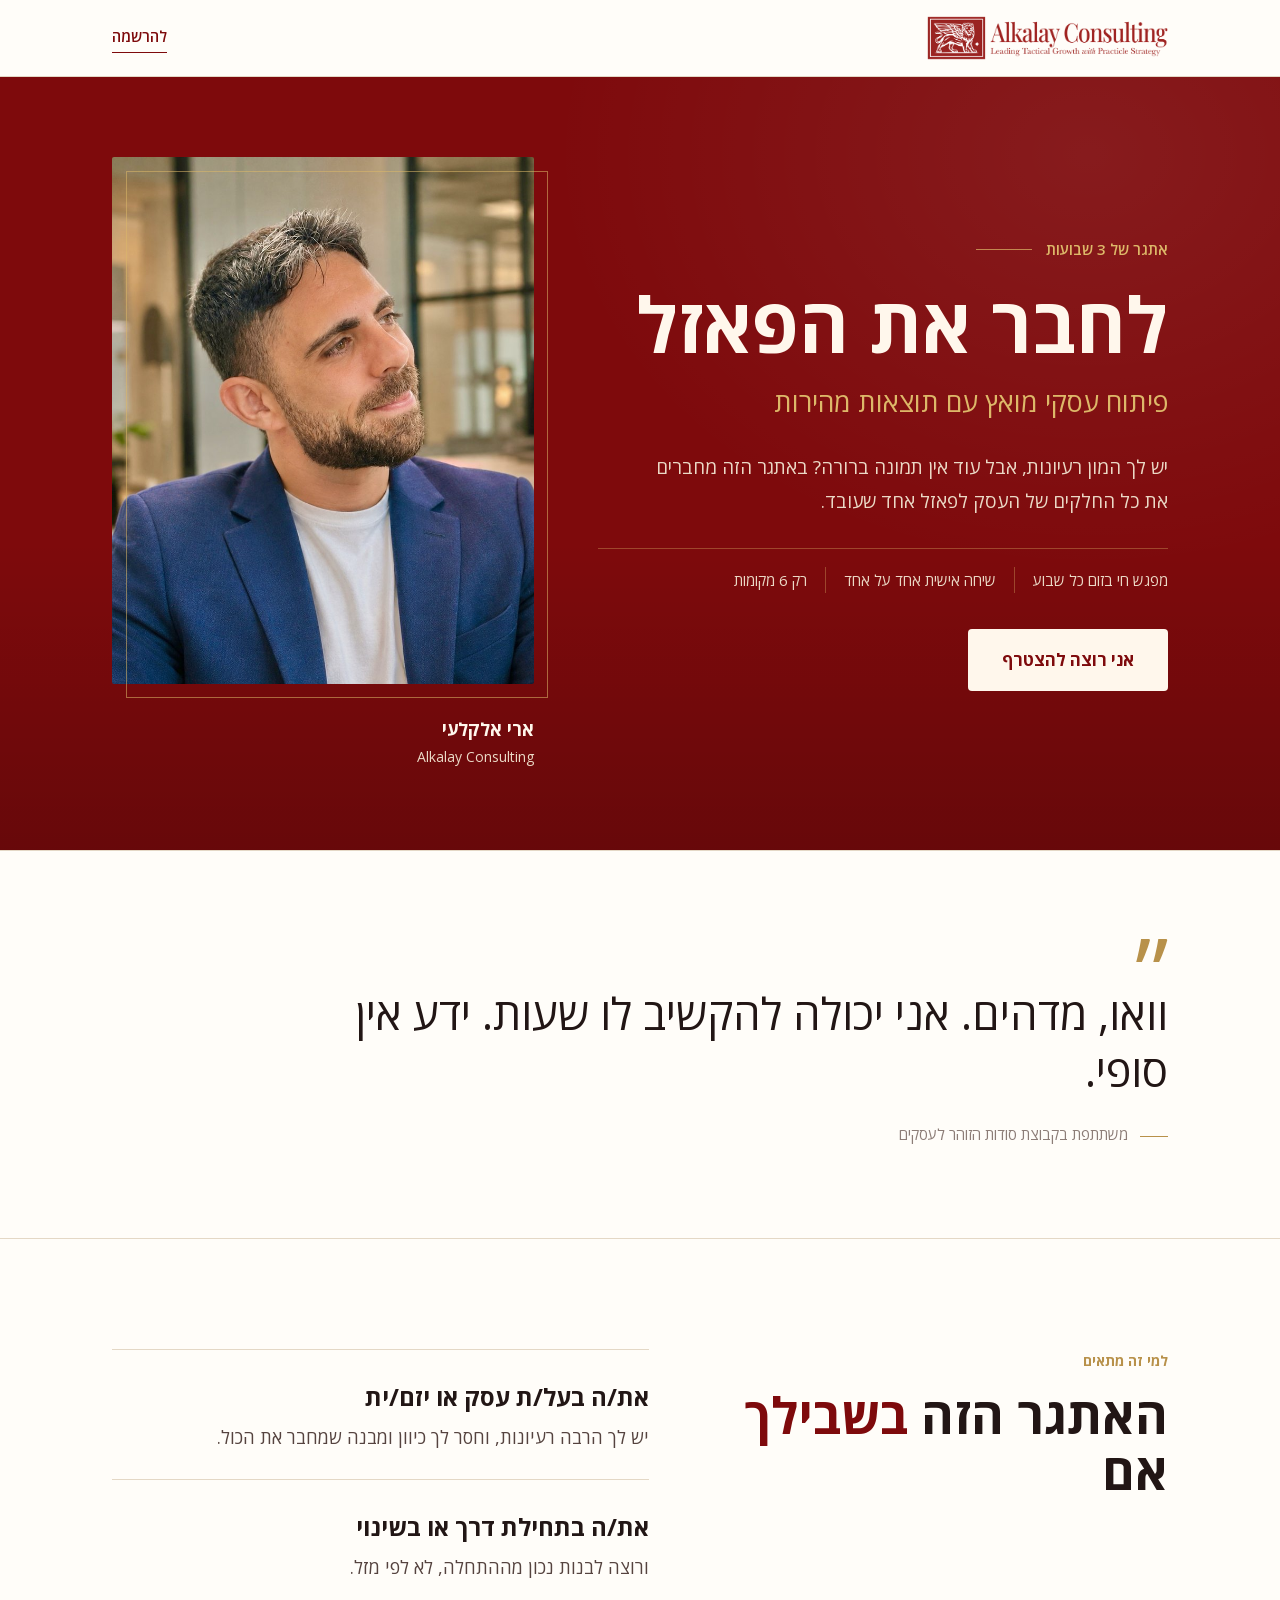
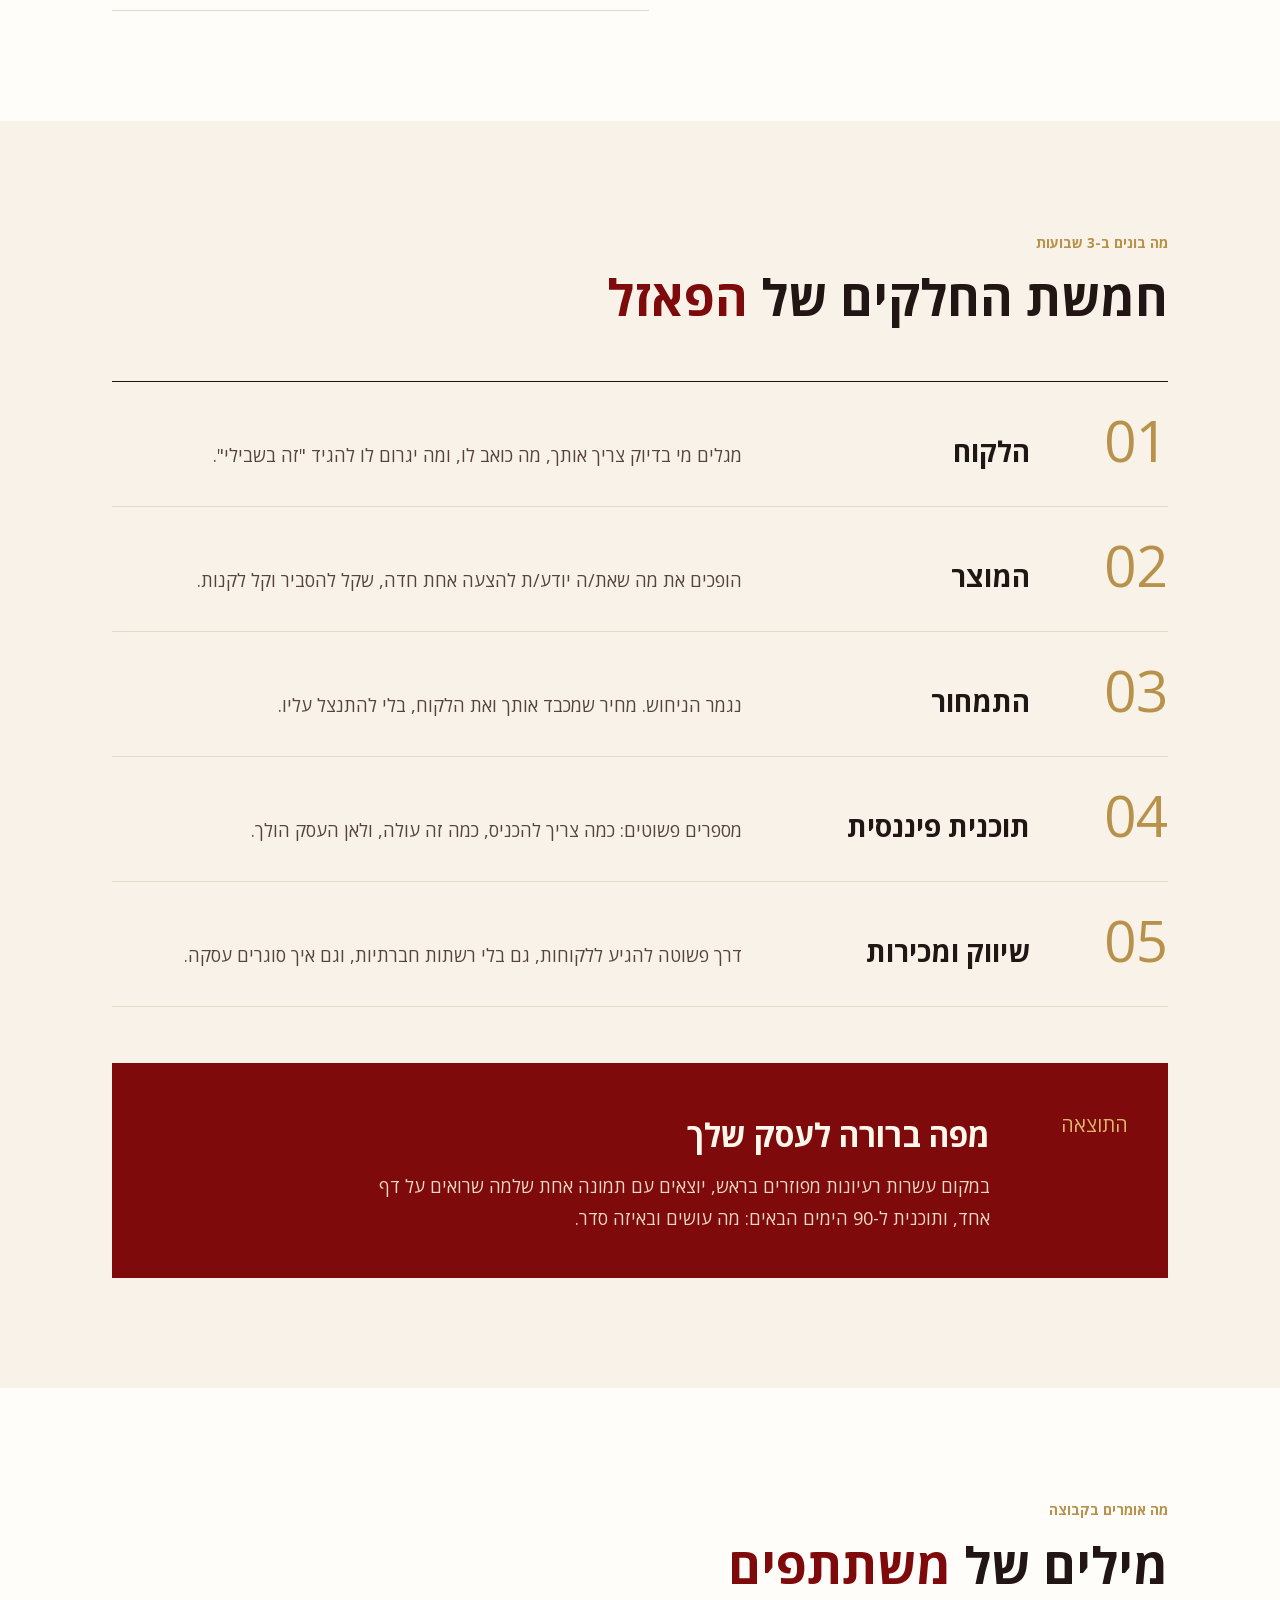
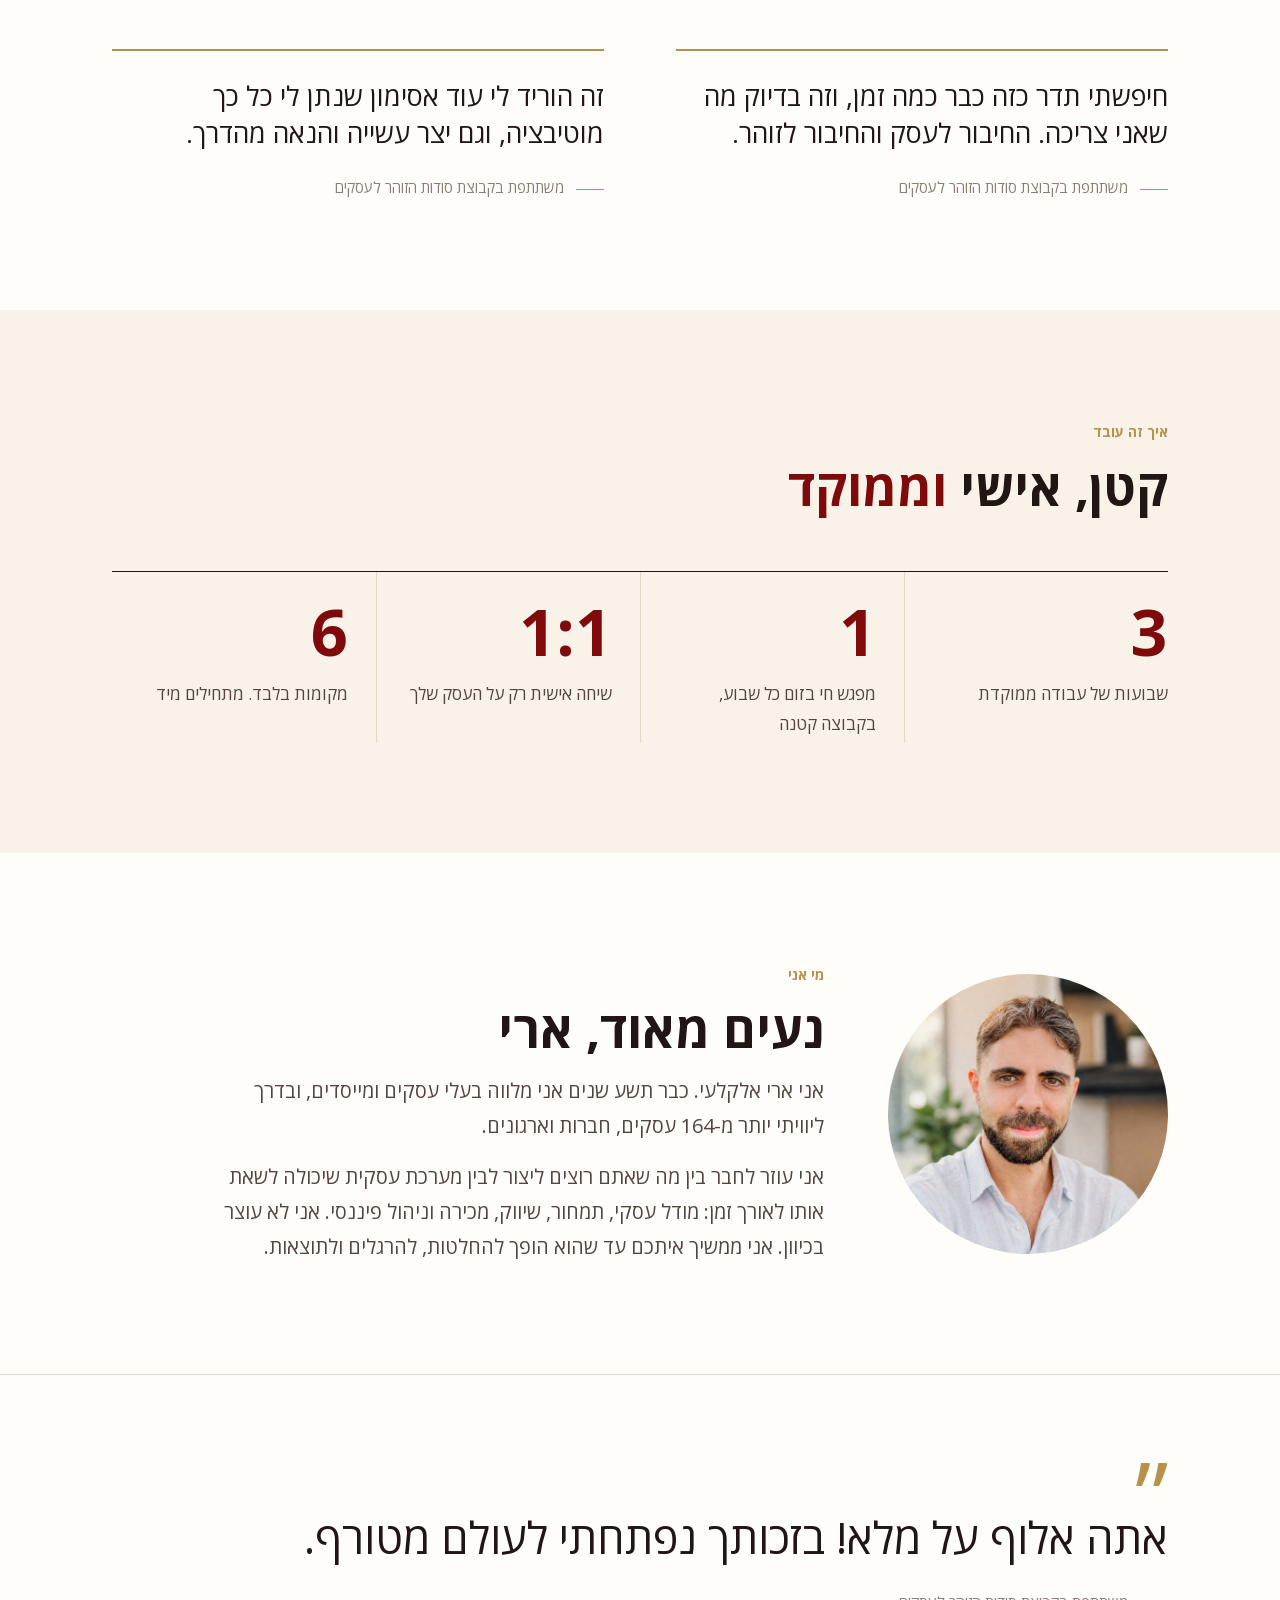
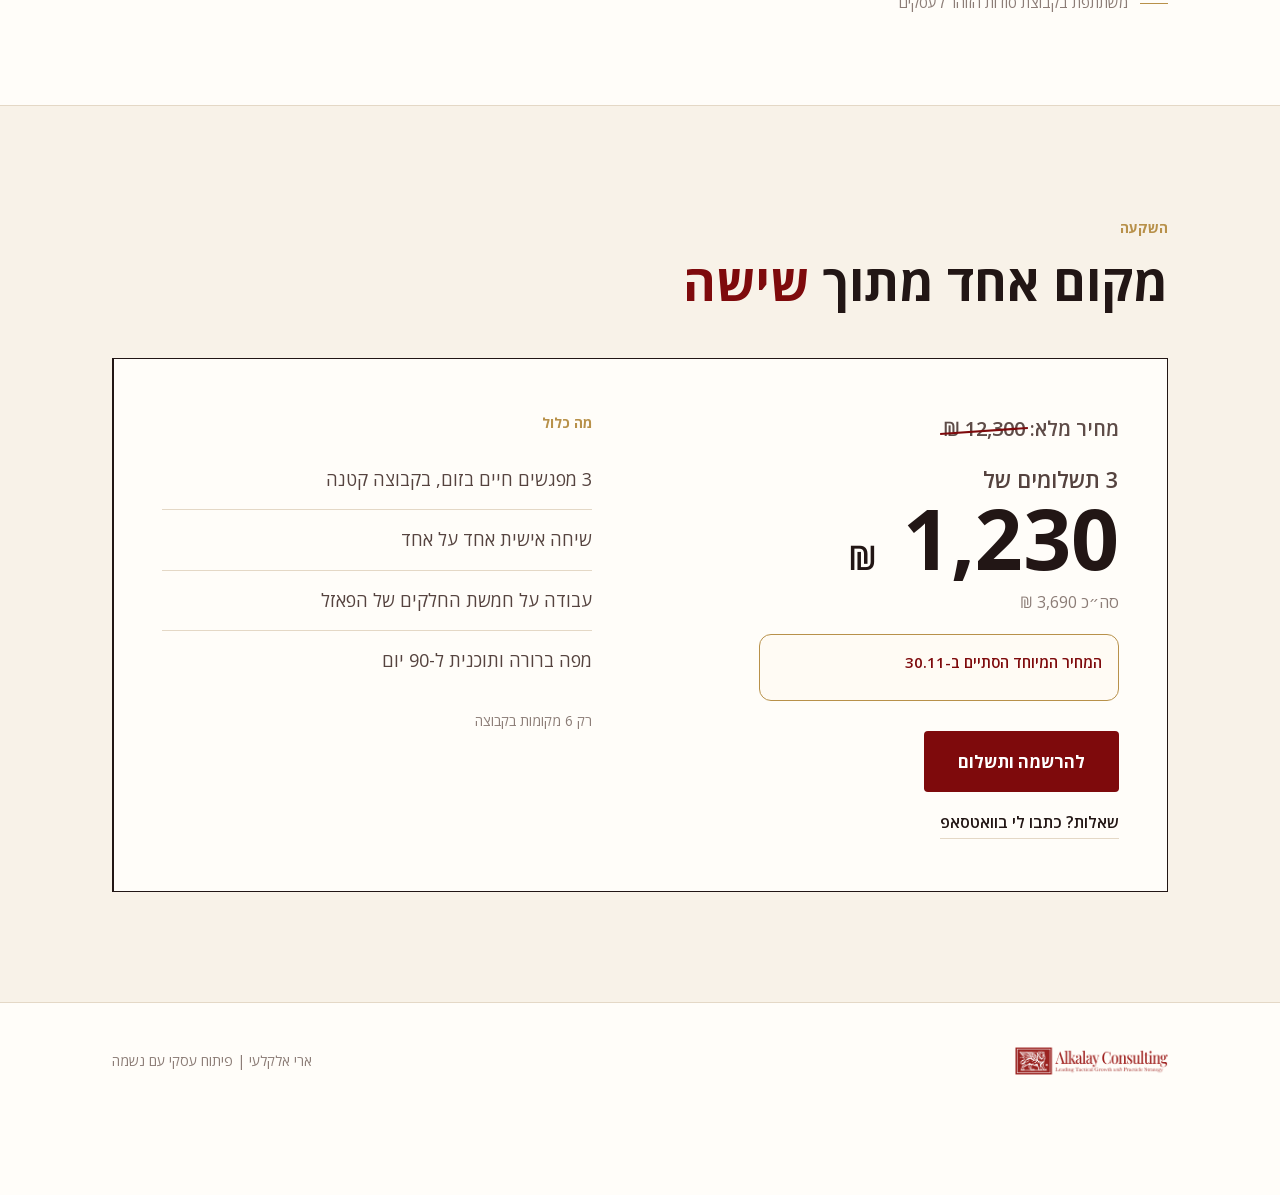
==== index.html @ bfa747a2 "6 places + countdown to 30.11" ====
<!doctype html>
<html lang="he" dir="rtl">
<head>
<meta charset="utf-8">
<meta name="viewport" content="width=device-width, initial-scale=1">
<title>לחבר את הפאזל | אתגר של 3 שבועות | Alkalay Consulting</title>
<meta name="description" content="אתגר של 3 שבועות: לקוח, מוצר, תמחור, תוכנית פיננסית ותוכנית שיווק ומכירות. יוצאים עם מפה ברורה ותוכנית ל-90 הימים הבאים.">
<meta property="og:type" content="website">
<meta property="og:title" content="לחבר את הפאזל | אתגר של 3 שבועות">
<meta property="og:description" content="פיתוח עסקי מואץ עם תוצאות מהירות. קבוצה קטנה, ליווי אישי, רק 6 מקומות.">
<meta property="og:image" content="https://arihalkalay-star.github.io/puzzle/assets/og-cover.jpg">
<meta property="og:locale" content="he_IL">
<meta name="twitter:card" content="summary_large_image">
<meta name="theme-color" content="#7a090b">
<link rel="stylesheet" href="assets/fonts.css">
<style>
:root{
  --red:#7E0A0C; --red-d:#5A0507; --gold:#B8914A; --gold-l:#DDB869;
  --ink:#221615; --ink-2:#55433F; --muted:#8C7D77;
  --cream:#F8F2E8; --paper:#FFFDF9; --rule:#E4D8C6;
  --serif:"Open Sans",system-ui,sans-serif; --sans:"Open Sans",system-ui,sans-serif;
}
*{box-sizing:border-box;margin:0;padding:0}
html{scroll-behavior:smooth}
body{font-family:var(--sans);color:var(--ink);background:var(--paper);font-size:18px;line-height:1.75;-webkit-font-smoothing:antialiased}
a{color:inherit}
img{display:block;max-width:100%}
.wrap{max-width:1120px;margin:0 auto;padding:0 32px}
h1,h2,h3,.serif{font-family:var(--serif);font-weight:700;letter-spacing:0}

/* header */
.masthead{background:var(--paper);border-bottom:1px solid var(--rule)}
.masthead .wrap{display:flex;align-items:center;justify-content:space-between;height:76px}
.masthead img{height:44px;width:auto}
.masthead a.link{font-size:15px;font-weight:600;color:var(--red);text-decoration:none;border-bottom:1px solid currentColor;padding-bottom:2px}

/* hero */
.hero{background:var(--red);color:#F6EADB;position:relative}
.hero:before{content:"";position:absolute;inset:0;background:radial-gradient(ellipse 70% 90% at 85% 10%,rgba(255,255,255,.07),transparent 60%),linear-gradient(180deg,transparent 60%,rgba(0,0,0,.18));pointer-events:none}
.hero .wrap{display:grid;grid-template-columns:1.15fr .85fr;gap:64px;align-items:center;padding-top:80px;padding-bottom:80px;position:relative}
.kicker{font-size:15px;font-weight:600;color:var(--gold-l);display:flex;align-items:center;gap:14px;margin-bottom:22px}
.kicker:after{content:"";height:1px;width:56px;background:var(--gold-l);opacity:.7}
.hero h1{font-size:clamp(40px,6vw,76px);line-height:1.05;white-space:nowrap;color:#FFF7EC;font-weight:700}
.hero .sub{font-family:var(--serif);font-weight:500;font-size:clamp(21px,2.4vw,27px);color:var(--gold-l);margin-top:14px}
.hero .lead{font-size:19px;max-width:520px;margin-top:26px;color:#EBD9C6}
.facts{display:flex;flex-wrap:wrap;margin-top:30px;border-top:1px solid rgba(221,184,105,.35);padding-top:18px;font-size:15px;color:#EBD9C6}
.facts span{padding-left:18px;margin-left:18px;border-left:1px solid rgba(221,184,105,.35)}
.facts span:last-child{border:0;margin:0;padding:0}
.hero-actions{display:flex;align-items:center;gap:26px;margin-top:36px;flex-wrap:wrap}
.btn{display:inline-block;text-decoration:none;font-weight:700;font-size:17px;padding:16px 34px;border-radius:4px;transition:background .15s,transform .15s}
.btn-light{background:#FFF7EC;color:var(--red)}
.btn-light:hover{background:#fff}
.btn-red{background:var(--red);color:#fff}
.btn-red:hover{background:var(--red-d)}
.hero .price-hint{font-size:15px;color:#EBD9C6}
.hero .price-hint b{color:#fff;font-weight:700}
.portrait{position:relative}
.portrait img{width:100%;aspect-ratio:4/5;object-fit:cover;border-radius:2px;filter:saturate(.92)}
.portrait .frame{position:relative}
.portrait .frame:after{content:"";position:absolute;inset:14px -14px -14px 14px;border:1px solid var(--gold-l);opacity:.55;pointer-events:none}
.portrait figcaption{font-size:14px;color:#EBD9C6;margin-top:30px}
.portrait figcaption b{font-family:var(--serif);font-size:18px;color:#FFF7EC;display:block;font-weight:700}

/* sections */
.sec{padding:110px 0}
.sec.cream{background:var(--cream)}
.label{font-size:14px;font-weight:700;color:var(--gold);margin-bottom:14px}
.sec h2{font-size:clamp(32px,4.2vw,50px);line-height:1.12;max-width:720px}
.sec h2 em{font-style:normal;color:var(--red)}
.intro{font-size:20px;color:var(--ink-2);max-width:620px;margin-top:20px}
.split{display:grid;grid-template-columns:.9fr 1.1fr;gap:80px;align-items:start}

/* pull quote */
.pull{padding:90px 0;border-top:1px solid var(--rule);border-bottom:1px solid var(--rule)}
.pull blockquote{font-family:var(--serif);font-weight:500;font-size:clamp(28px,3.6vw,44px);line-height:1.3;max-width:900px;color:var(--ink)}
.pull blockquote:before{content:"”";display:block;font-family:var(--serif);color:var(--gold);font-size:96px;line-height:.6;height:44px}
.attr{margin-top:22px;font-size:15px;color:var(--muted)}
.attr:before{content:"";display:inline-block;width:28px;height:1px;background:var(--gold);vertical-align:middle;margin-left:12px}

/* who */
.who-list{list-style:none;border-top:1px solid var(--rule)}
.who-list li{padding:26px 0;border-bottom:1px solid var(--rule)}
.who-list h3{font-size:24px;margin-bottom:4px}
.who-list p{color:var(--ink-2)}

/* numbered */
.steps{list-style:none;margin-top:56px;border-top:1px solid var(--ink)}
.steps li{display:grid;grid-template-columns:110px 260px 1fr;gap:28px;align-items:baseline;padding:30px 0;border-bottom:1px solid var(--rule)}
.steps .n{font-family:var(--serif);font-size:56px;line-height:1;color:var(--gold);font-weight:500}
.steps h3{font-size:28px}
.steps p{color:var(--ink-2);font-size:18px}
.outcome{margin-top:56px;display:grid;grid-template-columns:110px 1fr;gap:28px;align-items:start;background:var(--red);color:#F6EADB;padding:44px 40px}
.outcome .n{font-family:var(--serif);font-size:20px;color:var(--gold-l)}
.outcome h3{font-size:32px;color:#FFF7EC;margin-bottom:8px}
.outcome p{color:#EBD9C6;max-width:640px}

/* quotes duo */
.duo{display:grid;grid-template-columns:1fr 1fr;gap:72px;margin-top:56px}
.duo blockquote{font-family:var(--serif);font-weight:500;font-size:27px;line-height:1.4;border-top:2px solid var(--gold);padding-top:26px}

/* how */
.how{display:grid;grid-template-columns:repeat(4,1fr);margin-top:56px;border-top:1px solid var(--ink)}
.how div{padding:28px 28px 4px;border-left:1px solid var(--rule)}
.how div:first-child{padding-right:0}
.how div:last-child{border-left:0}
.how .big{font-family:var(--serif);font-size:64px;line-height:1;color:var(--red);font-weight:700}
.how p{margin-top:14px;color:var(--ink-2);font-size:17px}

/* about */
.about{display:grid;grid-template-columns:280px 1fr;gap:64px;align-items:center}
.about img{width:100%;aspect-ratio:1;object-fit:cover;border-radius:50%}
.about p.label{font-size:14px;color:var(--gold);margin:0 0 14px}
.about p:not(.label){font-size:20px;color:var(--ink-2);margin-top:16px;max-width:620px}
.about .sig{font-family:var(--serif);font-size:24px;color:var(--ink);margin-top:20px}

/* price */
.offer{display:grid;grid-template-columns:1fr 1fr;gap:0;border:1px solid var(--ink);background:var(--paper)}
.offer > div{padding:52px 48px}
.offer .left{border-left:1px solid var(--ink)}
.offer .old{color:#5E4C48;font-size:20px;font-weight:600}
.offer .old s{text-decoration:none;position:relative;white-space:nowrap}
.offer .old s:after{content:"";position:absolute;left:-3px;right:-3px;top:54%;height:1.5px;background:var(--red);transform:rotate(-4deg)}
.offer .now{font-family:var(--serif);font-size:84px;line-height:1;color:var(--ink);margin-top:22px;font-weight:700}
.offer .now small{font-size:34px;font-weight:600;margin-right:4px}
.offer .now .pre{display:block;font-size:22px;font-weight:600;color:var(--ink-2);margin-bottom:6px}
.offer .total{font-size:16px;color:var(--muted);margin-top:8px}
.offer .when{color:var(--ink-2);margin-top:8px}
.offer ul{list-style:none;margin-top:4px}
.offer li{padding:14px 0;border-bottom:1px solid var(--rule);color:var(--ink-2)}
.offer li:last-child{border:0}
.offer .actions{margin-top:30px;display:flex;flex-direction:column;align-items:flex-start;gap:16px}
.offer .wa{font-size:16px;font-weight:600;color:var(--ink);text-decoration:none;border-bottom:1px solid var(--rule);padding-bottom:2px}
.offer .note{font-size:14px;color:var(--muted)}

footer{padding:44px 0 120px;border-top:1px solid var(--rule)}
footer .wrap{display:flex;justify-content:space-between;align-items:center;gap:20px;color:var(--muted);font-size:14px}
footer img{height:28px;width:auto}

.sticky{display:none}
@media (max-width:860px){
  body{font-size:17px}
  .wrap{padding:0 22px}
  .masthead .wrap{height:64px}
  .masthead img{height:26px}
  .hero .wrap{grid-template-columns:1fr;gap:40px;padding-top:48px;padding-bottom:56px}
  .portrait{max-width:280px}
  .facts{flex-direction:column;gap:6px}
  .facts span{border:0;margin:0;padding:0}
  .facts span:before{content:"";display:inline-block;width:14px;height:1px;background:var(--gold-l);vertical-align:middle;margin-left:10px}
  .portrait .frame:after{inset:10px -10px -10px 10px}
  .sec{padding:72px 0}
  .pull{padding:60px 0}
  .split,.duo,.about{grid-template-columns:1fr;gap:36px}
  .steps li{grid-template-columns:64px 1fr;gap:6px 18px;padding:24px 0}
  .steps .n{font-size:40px;grid-row:span 2}
  .steps h3{font-size:24px}
  .outcome{grid-template-columns:1fr;gap:6px;padding:32px 26px}
  .outcome h3{font-size:27px}
  .how{grid-template-columns:1fr 1fr}
  .how div{padding:24px 0 24px 18px;border-bottom:1px solid var(--rule)}
  .how div:nth-child(2n){border-left:0}
  .how div:nth-child(2n+1){padding-right:0}
  .how div:nth-child(2n){padding-right:18px;padding-left:0}
  .how .big{font-size:48px}
  .about img{width:160px}
  .offer{grid-template-columns:1fr}
  .offer > div{padding:36px 26px}
  .offer .left{border-left:0;border-top:1px solid var(--ink)}
  .offer .now{font-size:68px}
  footer .wrap{flex-direction:column;text-align:center}
  .sticky{display:block;transform:translateY(110%);transition:transform .25s;position:fixed;bottom:0;left:0;right:0;padding:10px 16px calc(10px + env(safe-area-inset-bottom));background:rgba(255,253,249,.94);backdrop-filter:blur(10px);-webkit-backdrop-filter:blur(10px);border-top:1px solid var(--rule);z-index:10}
  .sticky.on{transform:none}
  .sticky .btn{display:block;text-align:center}
}
.cd{margin:18px 0 6px;padding:14px 16px;border:1px solid var(--gold);border-radius:12px;background:#FFFBF4;max-width:360px}
.cd-t{font-size:15px;font-weight:600;color:var(--red);margin:0 0 10px}
.cd-n{display:flex;gap:10px;direction:rtl}
.cd-n span{flex:1;text-align:center;font-size:12px;color:#6b5a4a}
.cd-n b{display:block;font-size:24px;font-weight:700;color:var(--red);line-height:1.2;font-variant-numeric:tabular-nums}
.cd.ended .cd-n{display:none}
</style>
</head>
<body>

<header class="masthead">
  <div class="wrap">
    <img src="assets/logo.png" alt="Alkalay Consulting">
    <a class="link" href="#price">להרשמה</a>
  </div>
</header>

<section class="hero">
  <div class="wrap">
    <div>
      <div class="kicker">אתגר של 3 שבועות</div>
      <h1>לחבר את הפאזל</h1>
      <p class="sub">פיתוח עסקי מואץ עם תוצאות מהירות</p>
      <p class="lead">יש לך המון רעיונות, אבל עוד אין תמונה ברורה? באתגר הזה מחברים את כל החלקים של העסק לפאזל אחד שעובד.</p>
      <div class="facts"><span>מפגש חי בזום כל שבוע</span><span>שיחה אישית אחד על אחד</span><span>רק 6 מקומות</span></div>
      <div class="hero-actions">
        <a class="btn btn-light" href="#price">אני רוצה להצטרף</a>
      </div>
    </div>
    <figure class="portrait">
      <div class="frame"><img src="assets/ari.jpg" alt="ארי אלקלעי"></div>
      <figcaption><b>ארי אלקלעי</b>Alkalay Consulting</figcaption>
    </figure>
  </div>
</section>

<section class="pull">
  <div class="wrap">
    <blockquote>וואו, מדהים. אני יכולה להקשיב לו שעות. ידע אין סופי.</blockquote>
    <p class="attr">משתתפת בקבוצת סודות הזוהר לעסקים</p>
  </div>
</section>

<section class="sec">
  <div class="wrap split">
    <div>
      <p class="label">למי זה מתאים</p>
      <h2>האתגר הזה <em>בשבילך</em> אם</h2>
    </div>
    <ul class="who-list">
      <li><h3>את/ה בעל/ת עסק או יזם/ית</h3><p>יש לך הרבה רעיונות, וחסר לך כיוון ומבנה שמחבר את הכול.</p></li>
      <li><h3>את/ה בתחילת דרך או בשינוי</h3><p>ורוצה לבנות נכון מההתחלה, לא לפי מזל.</p></li>
    </ul>
  </div>
</section>

<section class="sec cream">
  <div class="wrap">
    <p class="label">מה בונים ב-3 שבועות</p>
    <h2>חמשת החלקים של <em>הפאזל</em></h2>
    <ol class="steps">
      <li><span class="n">01</span><h3>הלקוח</h3><p>מגלים מי בדיוק צריך אותך, מה כואב לו, ומה יגרום לו להגיד "זה בשבילי".</p></li>
      <li><span class="n">02</span><h3>המוצר</h3><p>הופכים את מה שאת/ה יודע/ת להצעה אחת חדה, שקל להסביר וקל לקנות.</p></li>
      <li><span class="n">03</span><h3>התמחור</h3><p>נגמר הניחוש. מחיר שמכבד אותך ואת הלקוח, בלי להתנצל עליו.</p></li>
      <li><span class="n">04</span><h3>תוכנית פיננסית</h3><p>מספרים פשוטים: כמה צריך להכניס, כמה זה עולה, ולאן העסק הולך.</p></li>
      <li><span class="n">05</span><h3>שיווק ומכירות</h3><p>דרך פשוטה להגיע ללקוחות, גם בלי רשתות חברתיות, וגם איך סוגרים עסקה.</p></li>
    </ol>
    <div class="outcome">
      <span class="n">התוצאה</span>
      <div><h3>מפה ברורה לעסק שלך</h3><p>במקום עשרות רעיונות מפוזרים בראש, יוצאים עם תמונה אחת שלמה שרואים על דף אחד, ותוכנית ל-90 הימים הבאים: מה עושים ובאיזה סדר.</p></div>
    </div>
  </div>
</section>

<section class="sec">
  <div class="wrap">
    <p class="label">מה אומרים בקבוצה</p>
    <h2>מילים של <em>משתתפים</em></h2>
    <div class="duo">
      <div><blockquote>חיפשתי תדר כזה כבר כמה זמן, וזה בדיוק מה שאני צריכה. החיבור לעסק והחיבור לזוהר.</blockquote><p class="attr">משתתפת בקבוצת סודות הזוהר לעסקים</p></div>
      <div><blockquote>זה הוריד לי עוד אסימון שנתן לי כל כך מוטיבציה, וגם יצר עשייה והנאה מהדרך.</blockquote><p class="attr">משתתפת בקבוצת סודות הזוהר לעסקים</p></div>
    </div>
  </div>
</section>

<section class="sec cream">
  <div class="wrap">
    <p class="label">איך זה עובד</p>
    <h2>קטן, אישי <em>וממוקד</em></h2>
    <div class="how">
      <div><span class="big">3</span><p>שבועות של עבודה ממוקדת</p></div>
      <div><span class="big">1</span><p>מפגש חי בזום כל שבוע, בקבוצה קטנה</p></div>
      <div><span class="big">1:1</span><p>שיחה אישית רק על העסק שלך</p></div>
      <div><span class="big">6</span><p>מקומות בלבד. מתחילים מיד</p></div>
    </div>
  </div>
</section>

<section class="sec">
  <div class="wrap about">
    <img src="assets/ari-about.jpg" alt="ארי אלקלעי">
    <div>
      <p class="label">מי אני</p>
      <h2>נעים מאוד, ארי</h2>
      <p>אני ארי אלקלעי. כבר תשע שנים אני מלווה בעלי עסקים ומייסדים, ובדרך ליוויתי יותר מ-164 עסקים, חברות וארגונים.</p>
      <p>אני עוזר לחבר בין מה שאתם רוצים ליצור לבין מערכת עסקית שיכולה לשאת אותו לאורך זמן: מודל עסקי, תמחור, שיווק, מכירה וניהול פיננסי. אני לא עוצר בכיוון. אני ממשיך איתכם עד שהוא הופך להחלטות, להרגלים ולתוצאות.</p>
    </div>
  </div>
</section>

<section class="pull">
  <div class="wrap">
    <blockquote>אתה אלוף על מלא! בזכותך נפתחתי לעולם מטורף.</blockquote>
    <p class="attr">משתתפת בקבוצת סודות הזוהר לעסקים</p>
  </div>
</section>

<section class="sec cream" id="price">
  <div class="wrap">
    <p class="label">השקעה</p>
    <h2 style="margin-bottom:48px">מקום אחד מתוך <em>שישה</em></h2>
    <div class="offer">
      <div>
        <p class="old">מחיר מלא: <s>12,300 ₪</s></p>
        <p class="now"><span class="pre">3 תשלומים של</span>1,230 <small>₪</small></p>
        <p class="total">סה״כ 3,690 ₪</p>
        <div class="cd" id="cd">
          <p class="cd-t">המחיר הזה בתוקף עד סוף החודש, 30.11</p>
          <div class="cd-n"><span><b id="cd-d">0</b>ימים</span><span><b id="cd-h">00</b>שעות</span><span><b id="cd-m">00</b>דקות</span><span><b id="cd-s">00</b>שניות</span></div>
        </div>
        <div class="actions">
          <a class="btn btn-red" href="https://secure.cardcom.solutions/EA/EA5/tuMHTVX2Rke5K5cgdjAg6A/PaymentSP">להרשמה ותשלום</a>
          <a class="wa" href="https://wa.me/972523313827?text=%D7%94%D7%99%D7%99%20%D7%90%D7%A8%D7%99%2C%20%D7%99%D7%A9%20%D7%9C%D7%99%20%D7%A9%D7%90%D7%9C%D7%94%20%D7%A2%D7%9C%20%D7%94%D7%90%D7%AA%D7%92%D7%A8%20%22%D7%9C%D7%97%D7%91%D7%A8%20%D7%90%D7%AA%20%D7%94%D7%A4%D7%90%D7%96%D7%9C%22" target="_blank" rel="noopener">שאלות? כתבו לי בוואטסאפ</a>
        </div>
      </div>
      <div class="left">
        <p class="label">מה כלול</p>
        <ul>
          <li>3 מפגשים חיים בזום, בקבוצה קטנה</li>
          <li>שיחה אישית אחד על אחד</li>
          <li>עבודה על חמשת החלקים של הפאזל</li>
          <li>מפה ברורה ותוכנית ל-90 יום</li>
        </ul>
        <p class="note" style="margin-top:18px">רק 6 מקומות בקבוצה</p>
      </div>
    </div>
  </div>
</section>

<footer>
  <div class="wrap">
    <img src="assets/logo.png" alt="Alkalay Consulting">
    <span>ארי אלקלעי | פיתוח עסקי עם נשמה</span>
  </div>
</footer>

<div class="sticky"><a class="btn btn-red" href="#price">להרשמה</a></div>

<script>
const st=document.querySelector('.sticky'),hero=document.querySelector('.hero'),pr=document.getElementById('price');
function f(){const y=hero.getBoundingClientRect().bottom<0,p=pr.getBoundingClientRect();st.classList.toggle('on',y&&!(p.top<innerHeight&&p.bottom>0));}
addEventListener('scroll',f,{passive:true});f();
</script>
<script>
(function(){var end=Date.parse('2026-11-30T23:59:00+02:00'),el=document.getElementById('cd');if(!el)return;
function p(n){return n<10?'0'+n:''+n}
function t(){var r=end-Date.now();if(r<=0){el.classList.add('ended');el.querySelector('.cd-t').textContent='המחיר המיוחד הסתיים ב-30.11';return clearInterval(i)}
var x=Math.floor(r/1000);document.getElementById('cd-d').textContent=Math.floor(x/86400);document.getElementById('cd-h').textContent=p(Math.floor(x%86400/3600));document.getElementById('cd-m').textContent=p(Math.floor(x%3600/60));document.getElementById('cd-s').textContent=p(x%60)}
var i=setInterval(t,1000);t()})();
</script>
</body>
</html>
---- assets/fonts.css ----
@font-face {
  font-family: 'Open Sans';
  font-style: normal;
  font-weight: 400;
  font-stretch: 100%;
  font-display: swap;
  src: url(fonts/OpenSans-400-hebrew.woff2) format('woff2');
  unicode-range: U+0307-0308, U+0590-05FF, U+200C-2010, U+20AA, U+25CC, U+FB1D-FB4F;
}
@font-face {
  font-family: 'Open Sans';
  font-style: normal;
  font-weight: 400;
  font-stretch: 100%;
  font-display: swap;
  src: url(fonts/OpenSans-400-latin.woff2) format('woff2');
  unicode-range: U+0000-00FF, U+0131, U+0152-0153, U+02BB-02BC, U+02C6, U+02DA, U+02DC, U+0304, U+0308, U+0329, U+2000-206F, U+20AC, U+2122, U+2191, U+2193, U+2212, U+2215, U+FEFF, U+FFFD;
}
@font-face {
  font-family: 'Open Sans';
  font-style: normal;
  font-weight: 600;
  font-stretch: 100%;
  font-display: swap;
  src: url(fonts/OpenSans-600-hebrew.woff2) format('woff2');
  unicode-range: U+0307-0308, U+0590-05FF, U+200C-2010, U+20AA, U+25CC, U+FB1D-FB4F;
}
@font-face {
  font-family: 'Open Sans';
  font-style: normal;
  font-weight: 600;
  font-stretch: 100%;
  font-display: swap;
  src: url(fonts/OpenSans-600-latin.woff2) format('woff2');
  unicode-range: U+0000-00FF, U+0131, U+0152-0153, U+02BB-02BC, U+02C6, U+02DA, U+02DC, U+0304, U+0308, U+0329, U+2000-206F, U+20AC, U+2122, U+2191, U+2193, U+2212, U+2215, U+FEFF, U+FFFD;
}
@font-face {
  font-family: 'Open Sans';
  font-style: normal;
  font-weight: 700;
  font-stretch: 100%;
  font-display: swap;
  src: url(fonts/OpenSans-700-hebrew.woff2) format('woff2');
  unicode-range: U+0307-0308, U+0590-05FF, U+200C-2010, U+20AA, U+25CC, U+FB1D-FB4F;
}
@font-face {
  font-family: 'Open Sans';
  font-style: normal;
  font-weight: 700;
  font-stretch: 100%;
  font-display: swap;
  src: url(fonts/OpenSans-700-latin.woff2) format('woff2');
  unicode-range: U+0000-00FF, U+0131, U+0152-0153, U+02BB-02BC, U+02C6, U+02DA, U+02DC, U+0304, U+0308, U+0329, U+2000-206F, U+20AC, U+2122, U+2191, U+2193, U+2212, U+2215, U+FEFF, U+FFFD;
}
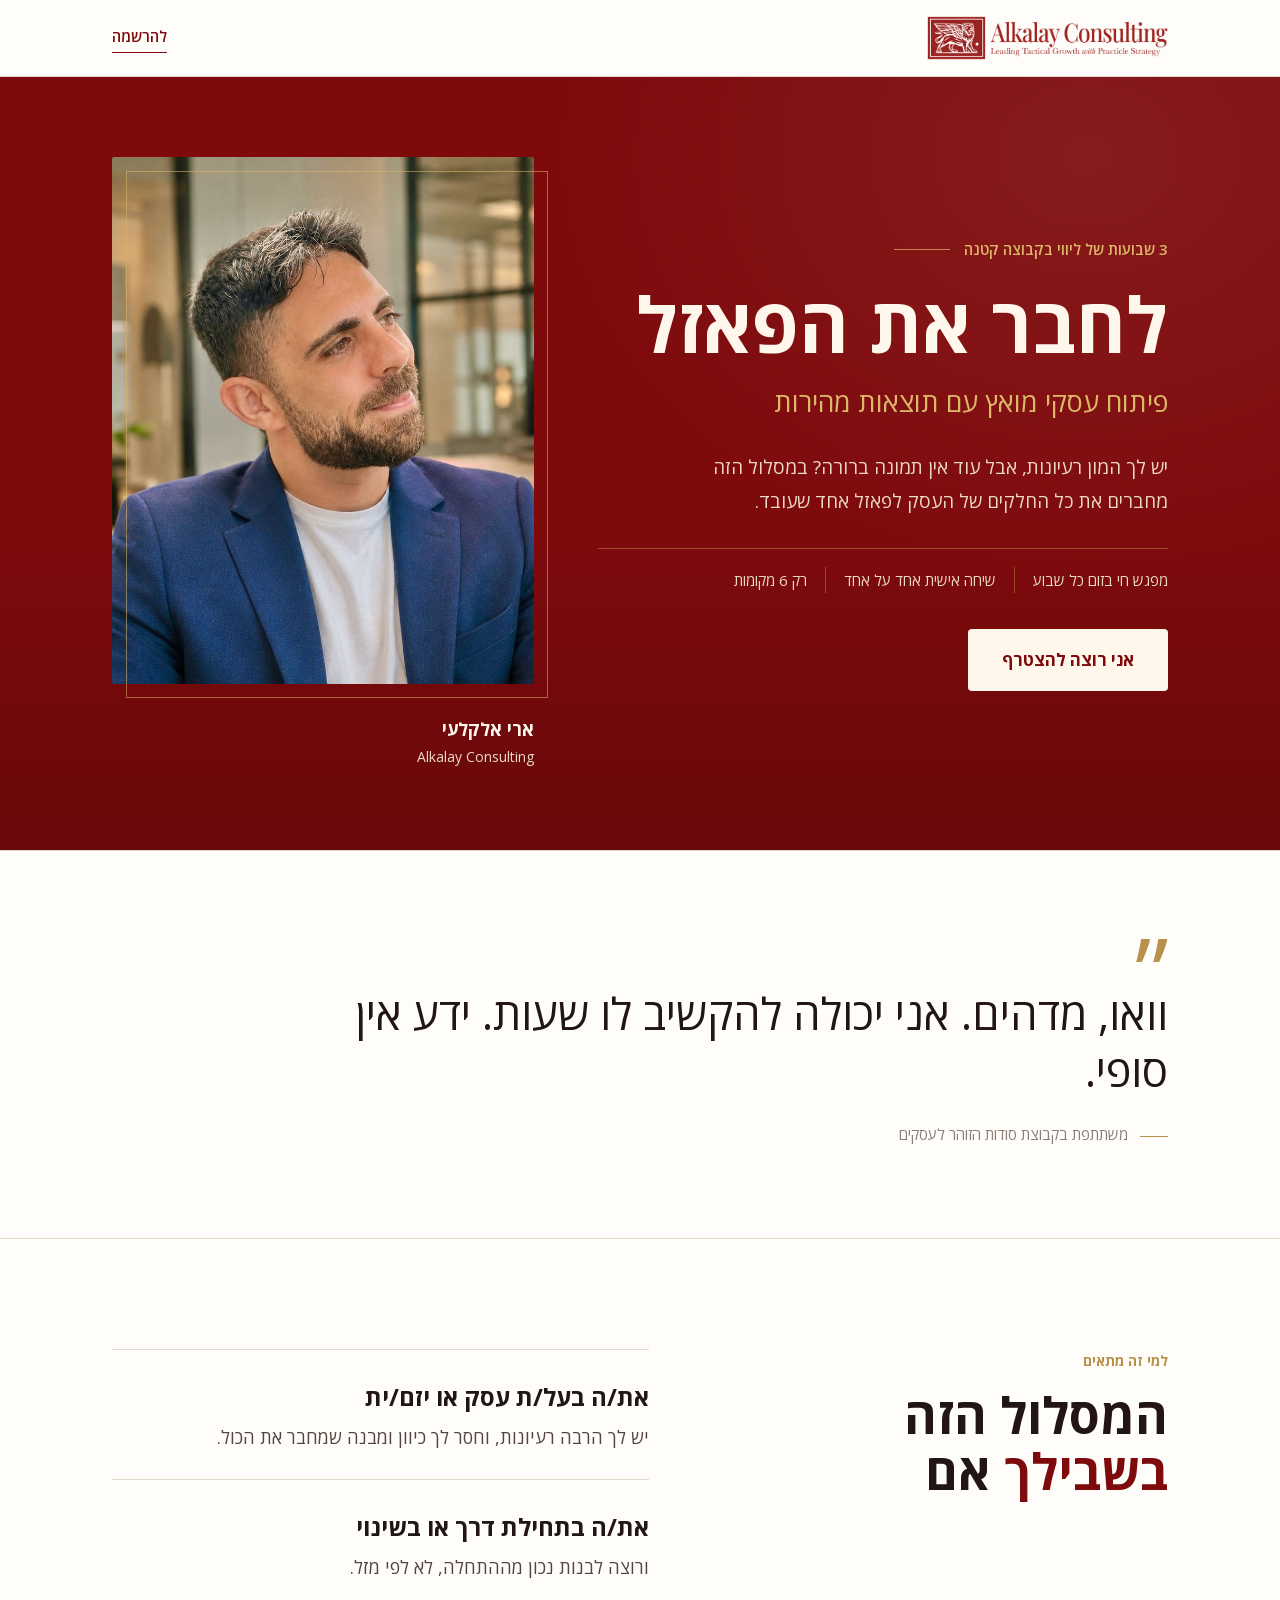
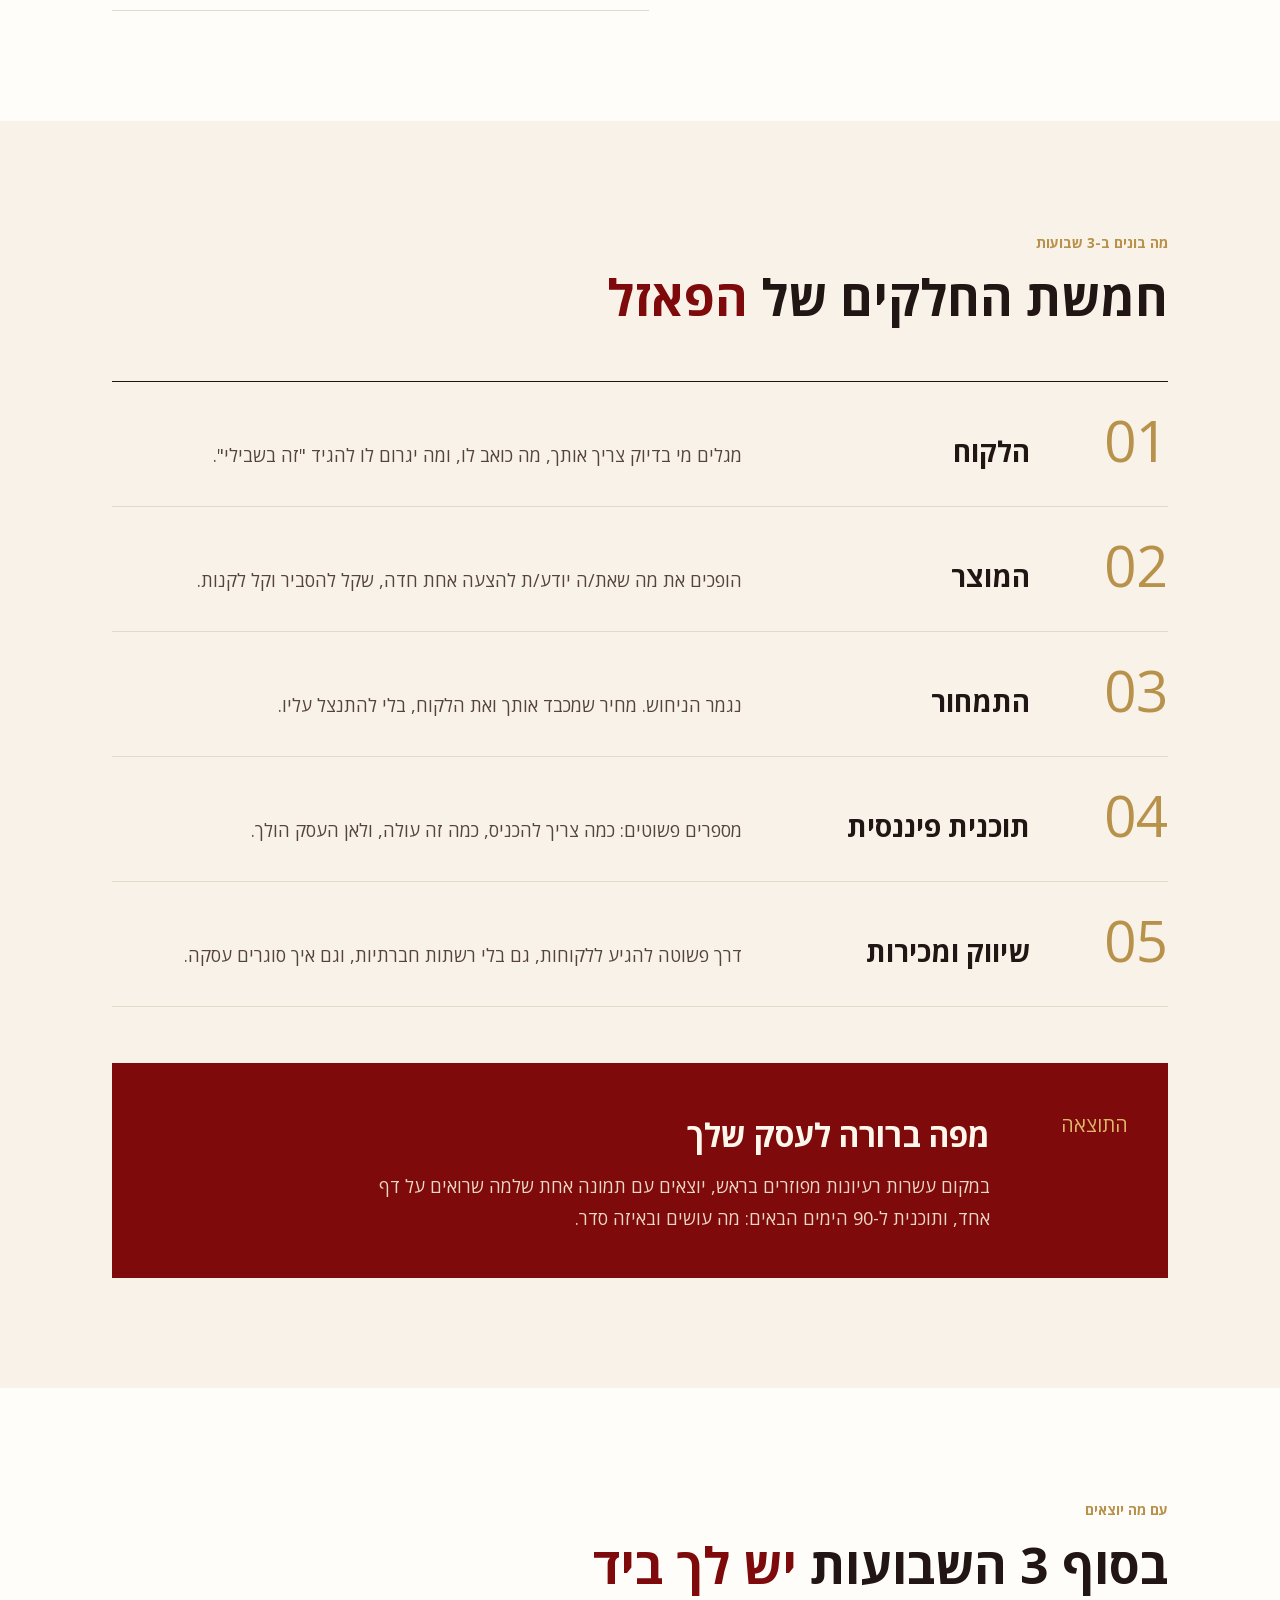
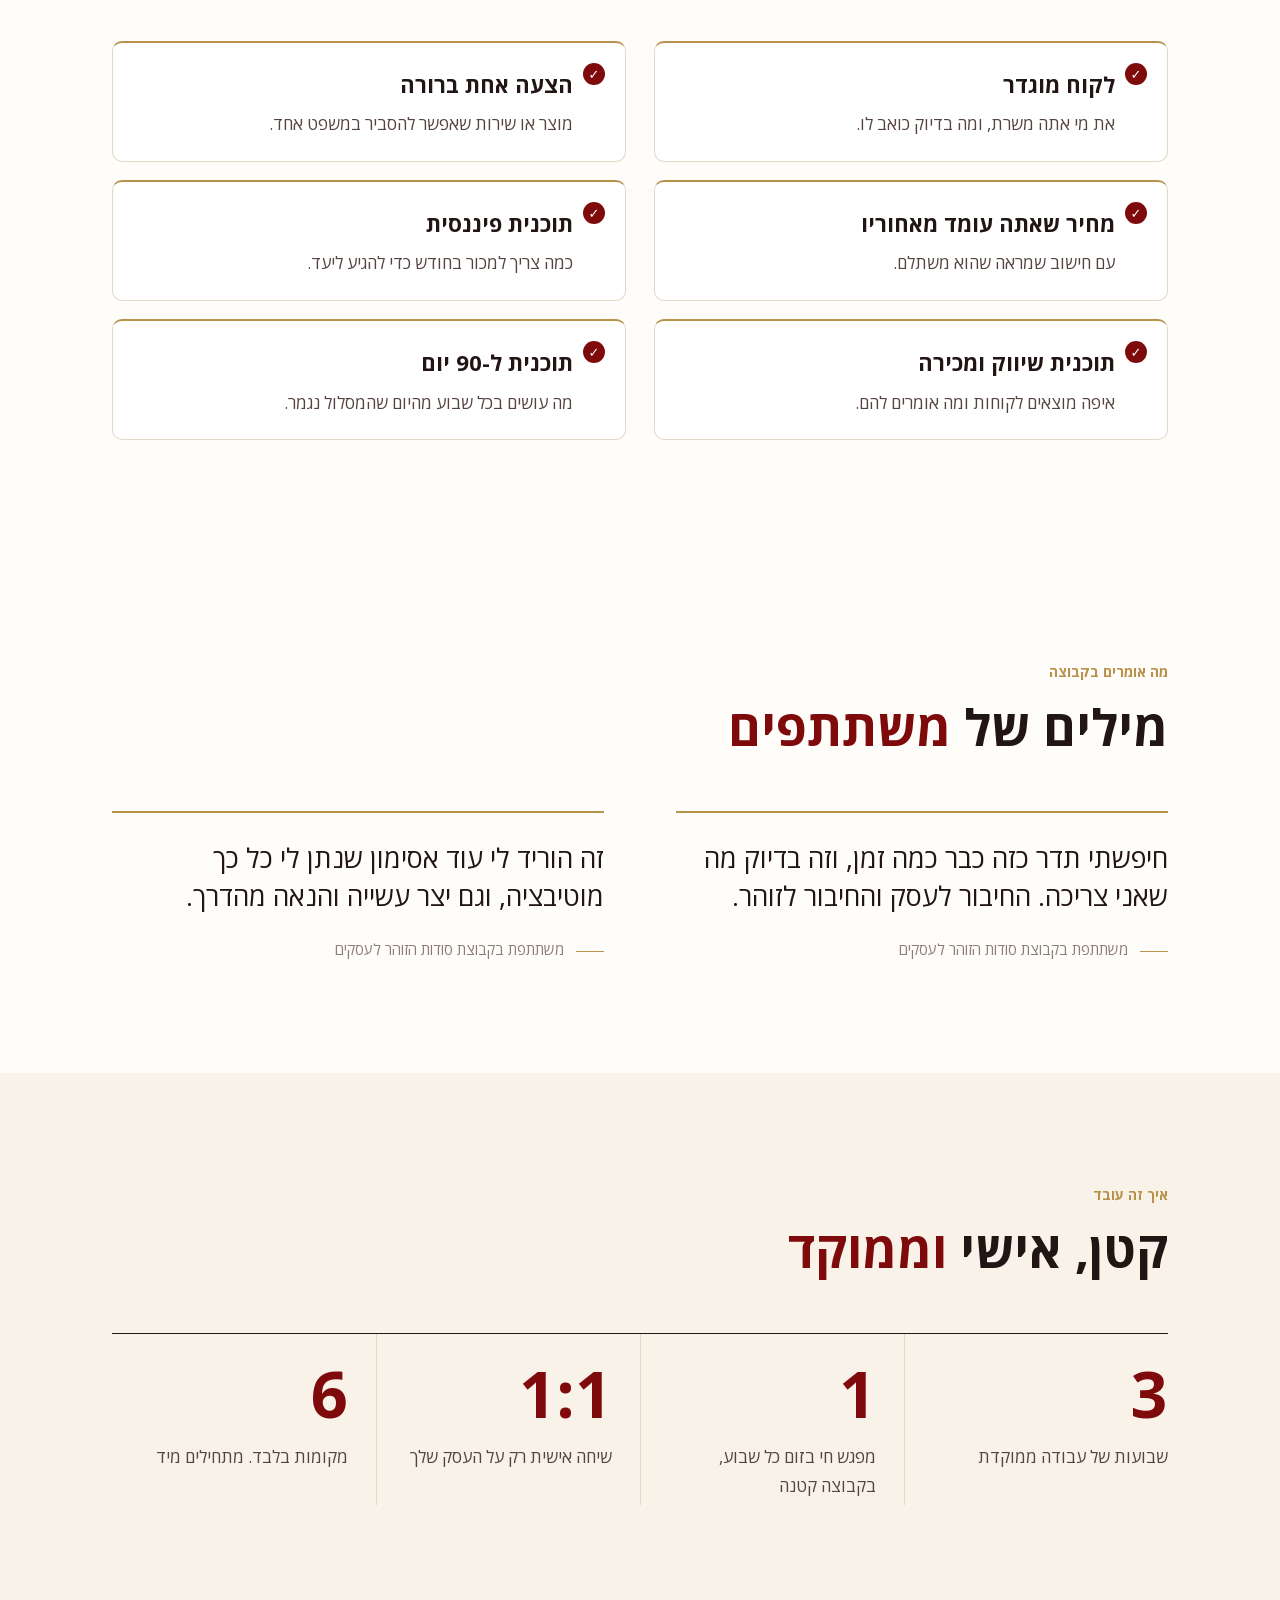
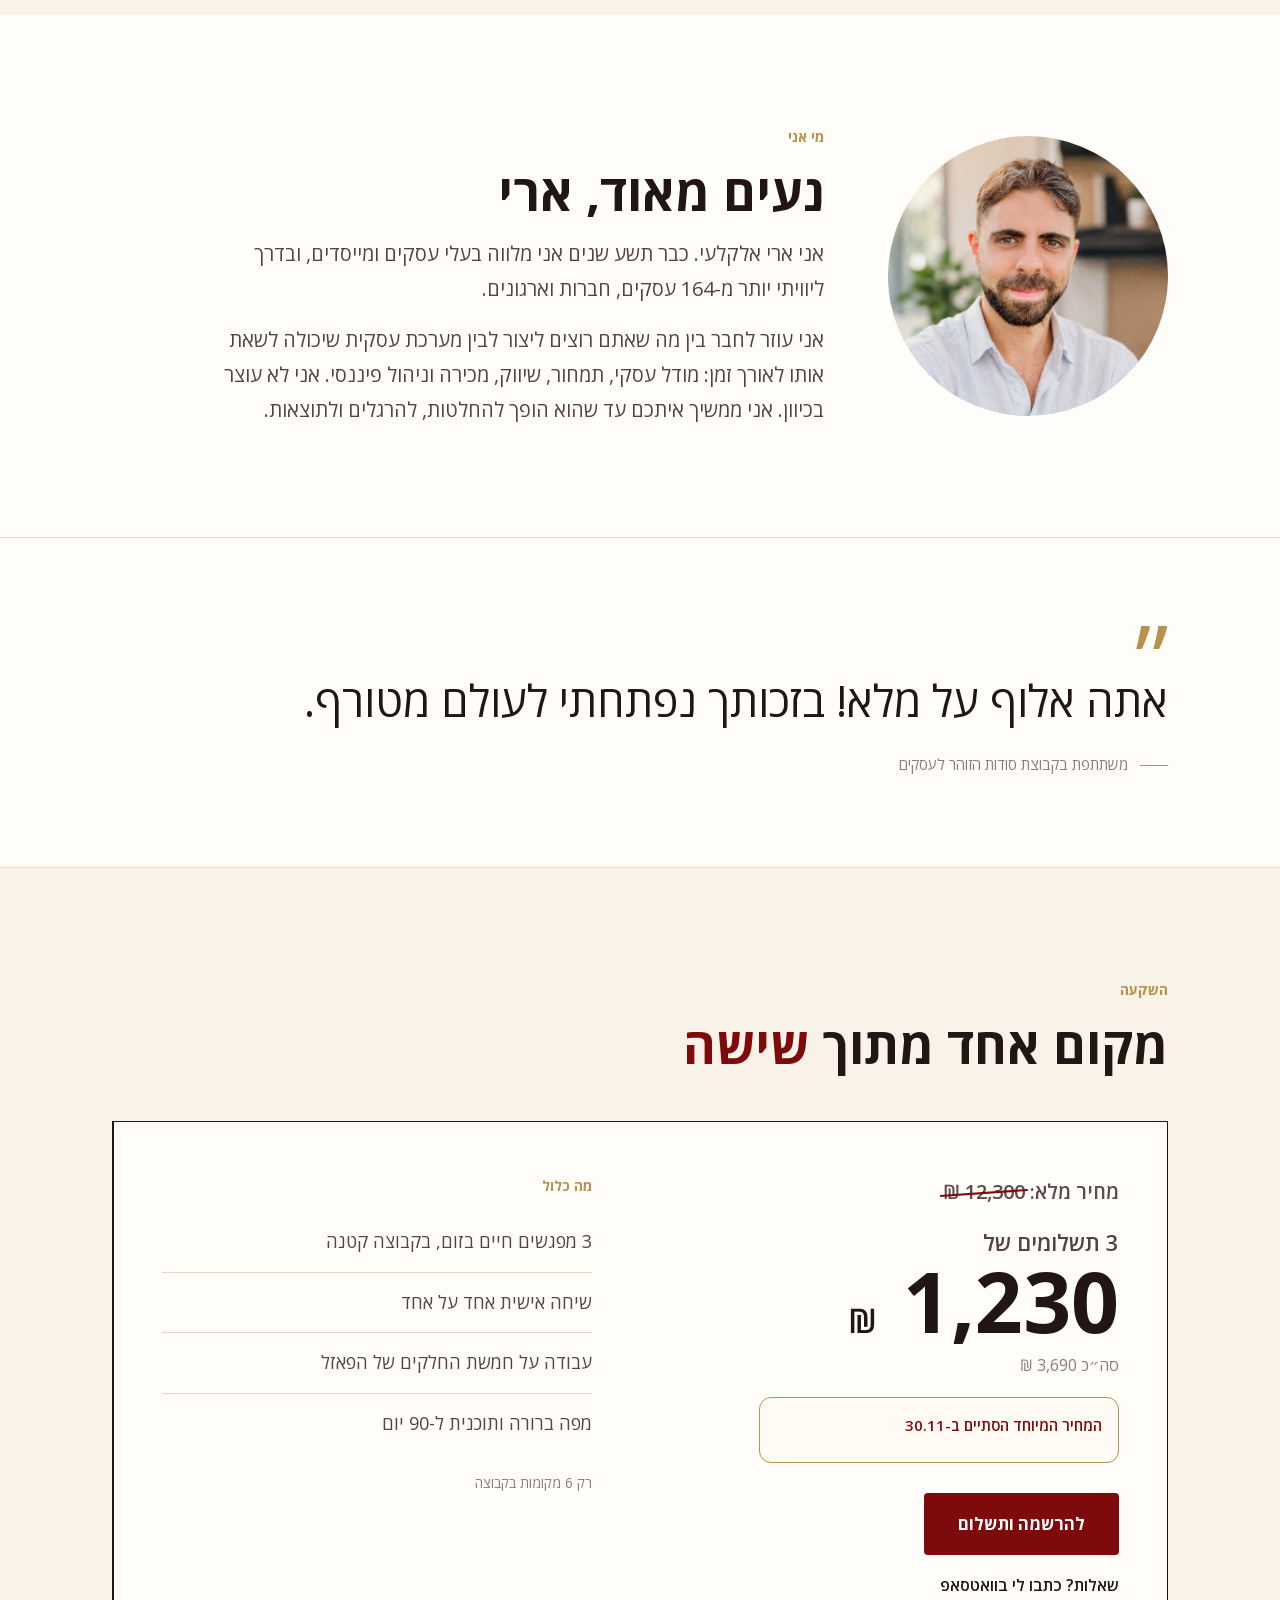
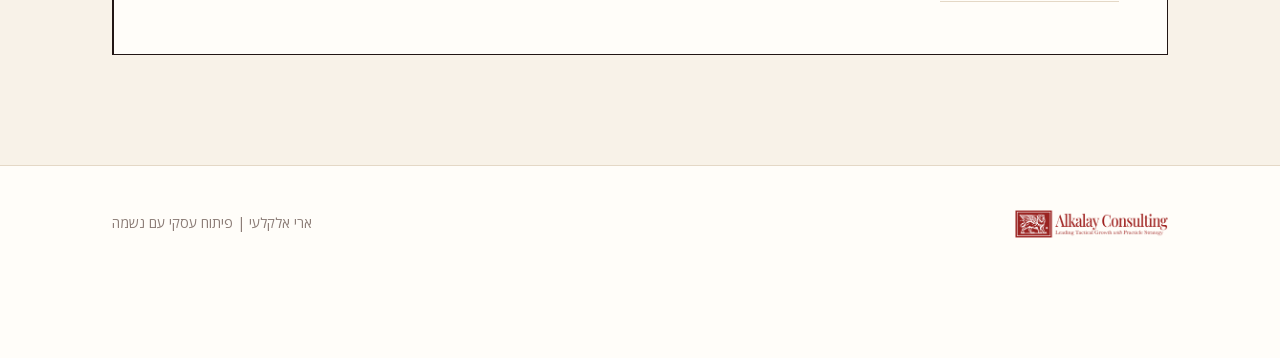
==== commit 11a5cb8a: "מסלול + outcomes" ====
--- a/index.html
+++ b/index.html
@@ -3,10 +3,10 @@
 <head>
 <meta charset="utf-8">
 <meta name="viewport" content="width=device-width, initial-scale=1">
-<title>לחבר את הפאזל | אתגר של 3 שבועות | Alkalay Consulting</title>
-<meta name="description" content="אתגר של 3 שבועות: לקוח, מוצר, תמחור, תוכנית פיננסית ותוכנית שיווק ומכירות. יוצאים עם מפה ברורה ותוכנית ל-90 הימים הבאים.">
+<title>לחבר את הפאזל | מסלול של 3 שבועות | Alkalay Consulting</title>
+<meta name="description" content="מסלול של 3 שבועות: לקוח, מוצר, תמחור, תוכנית פיננסית ותוכנית שיווק ומכירות. יוצאים עם מפה ברורה ותוכנית ל-90 הימים הבאים.">
 <meta property="og:type" content="website">
-<meta property="og:title" content="לחבר את הפאזל | אתגר של 3 שבועות">
+<meta property="og:title" content="לחבר את הפאזל | מסלול של 3 שבועות">
 <meta property="og:description" content="פיתוח עסקי מואץ עם תוצאות מהירות. קבוצה קטנה, ליווי אישי, רק 6 מקומות.">
 <meta property="og:image" content="https://arihalkalay-star.github.io/puzzle/assets/og-cover.jpg">
 <meta property="og:locale" content="he_IL">
@@ -178,6 +178,12 @@
 .cd-n span{flex:1;text-align:center;font-size:12px;color:#6b5a4a}
 .cd-n b{display:block;font-size:24px;font-weight:700;color:var(--red);line-height:1.2;font-variant-numeric:tabular-nums}
 .cd.ended .cd-n{display:none}
+.gets{list-style:none;margin-top:48px;display:grid;grid-template-columns:1fr 1fr;gap:18px 28px}
+.gets li{position:relative;padding:22px 52px 22px 22px;background:#fff;border:1px solid var(--rule);border-top:2px solid var(--gold);border-radius:10px}
+.gets li:before{content:"✓";position:absolute;right:20px;top:20px;width:22px;height:22px;border-radius:50%;background:var(--red);color:#fff;font-size:13px;line-height:22px;text-align:center}
+.gets h3{font-size:22px;margin-bottom:6px}
+.gets p{color:var(--ink-2);font-size:17px}
+@media(max-width:760px){.gets{grid-template-columns:1fr}}
 </style>
 </head>
 <body>
@@ -192,10 +198,10 @@
 <section class="hero">
   <div class="wrap">
     <div>
-      <div class="kicker">אתגר של 3 שבועות</div>
+      <div class="kicker">3 שבועות של ליווי בקבוצה קטנה</div>
       <h1>לחבר את הפאזל</h1>
       <p class="sub">פיתוח עסקי מואץ עם תוצאות מהירות</p>
-      <p class="lead">יש לך המון רעיונות, אבל עוד אין תמונה ברורה? באתגר הזה מחברים את כל החלקים של העסק לפאזל אחד שעובד.</p>
+      <p class="lead">יש לך המון רעיונות, אבל עוד אין תמונה ברורה? במסלול הזה מחברים את כל החלקים של העסק לפאזל אחד שעובד.</p>
       <div class="facts"><span>מפגש חי בזום כל שבוע</span><span>שיחה אישית אחד על אחד</span><span>רק 6 מקומות</span></div>
       <div class="hero-actions">
         <a class="btn btn-light" href="#price">אני רוצה להצטרף</a>
@@ -219,7 +225,7 @@
   <div class="wrap split">
     <div>
       <p class="label">למי זה מתאים</p>
-      <h2>האתגר הזה <em>בשבילך</em> אם</h2>
+      <h2>המסלול הזה <em>בשבילך</em> אם</h2>
     </div>
     <ul class="who-list">
       <li><h3>את/ה בעל/ת עסק או יזם/ית</h3><p>יש לך הרבה רעיונות, וחסר לך כיוון ומבנה שמחבר את הכול.</p></li>
@@ -243,6 +249,21 @@
       <span class="n">התוצאה</span>
       <div><h3>מפה ברורה לעסק שלך</h3><p>במקום עשרות רעיונות מפוזרים בראש, יוצאים עם תמונה אחת שלמה שרואים על דף אחד, ותוכנית ל-90 הימים הבאים: מה עושים ובאיזה סדר.</p></div>
     </div>
+  </div>
+</section>
+
+<section class="sec" id="outcomes">
+  <div class="wrap">
+    <p class="label">עם מה יוצאים</p>
+    <h2>בסוף 3 השבועות <em>יש לך ביד</em></h2>
+    <ul class="gets">
+      <li><h3>לקוח מוגדר</h3><p>את מי אתה משרת, ומה בדיוק כואב לו.</p></li>
+      <li><h3>הצעה אחת ברורה</h3><p>מוצר או שירות שאפשר להסביר במשפט אחד.</p></li>
+      <li><h3>מחיר שאתה עומד מאחוריו</h3><p>עם חישוב שמראה שהוא משתלם.</p></li>
+      <li><h3>תוכנית פיננסית</h3><p>כמה צריך למכור בחודש כדי להגיע ליעד.</p></li>
+      <li><h3>תוכנית שיווק ומכירה</h3><p>איפה מוצאים לקוחות ומה אומרים להם.</p></li>
+      <li><h3>תוכנית ל-90 יום</h3><p>מה עושים בכל שבוע מהיום שהמסלול נגמר.</p></li>
+    </ul>
   </div>
 </section>
 
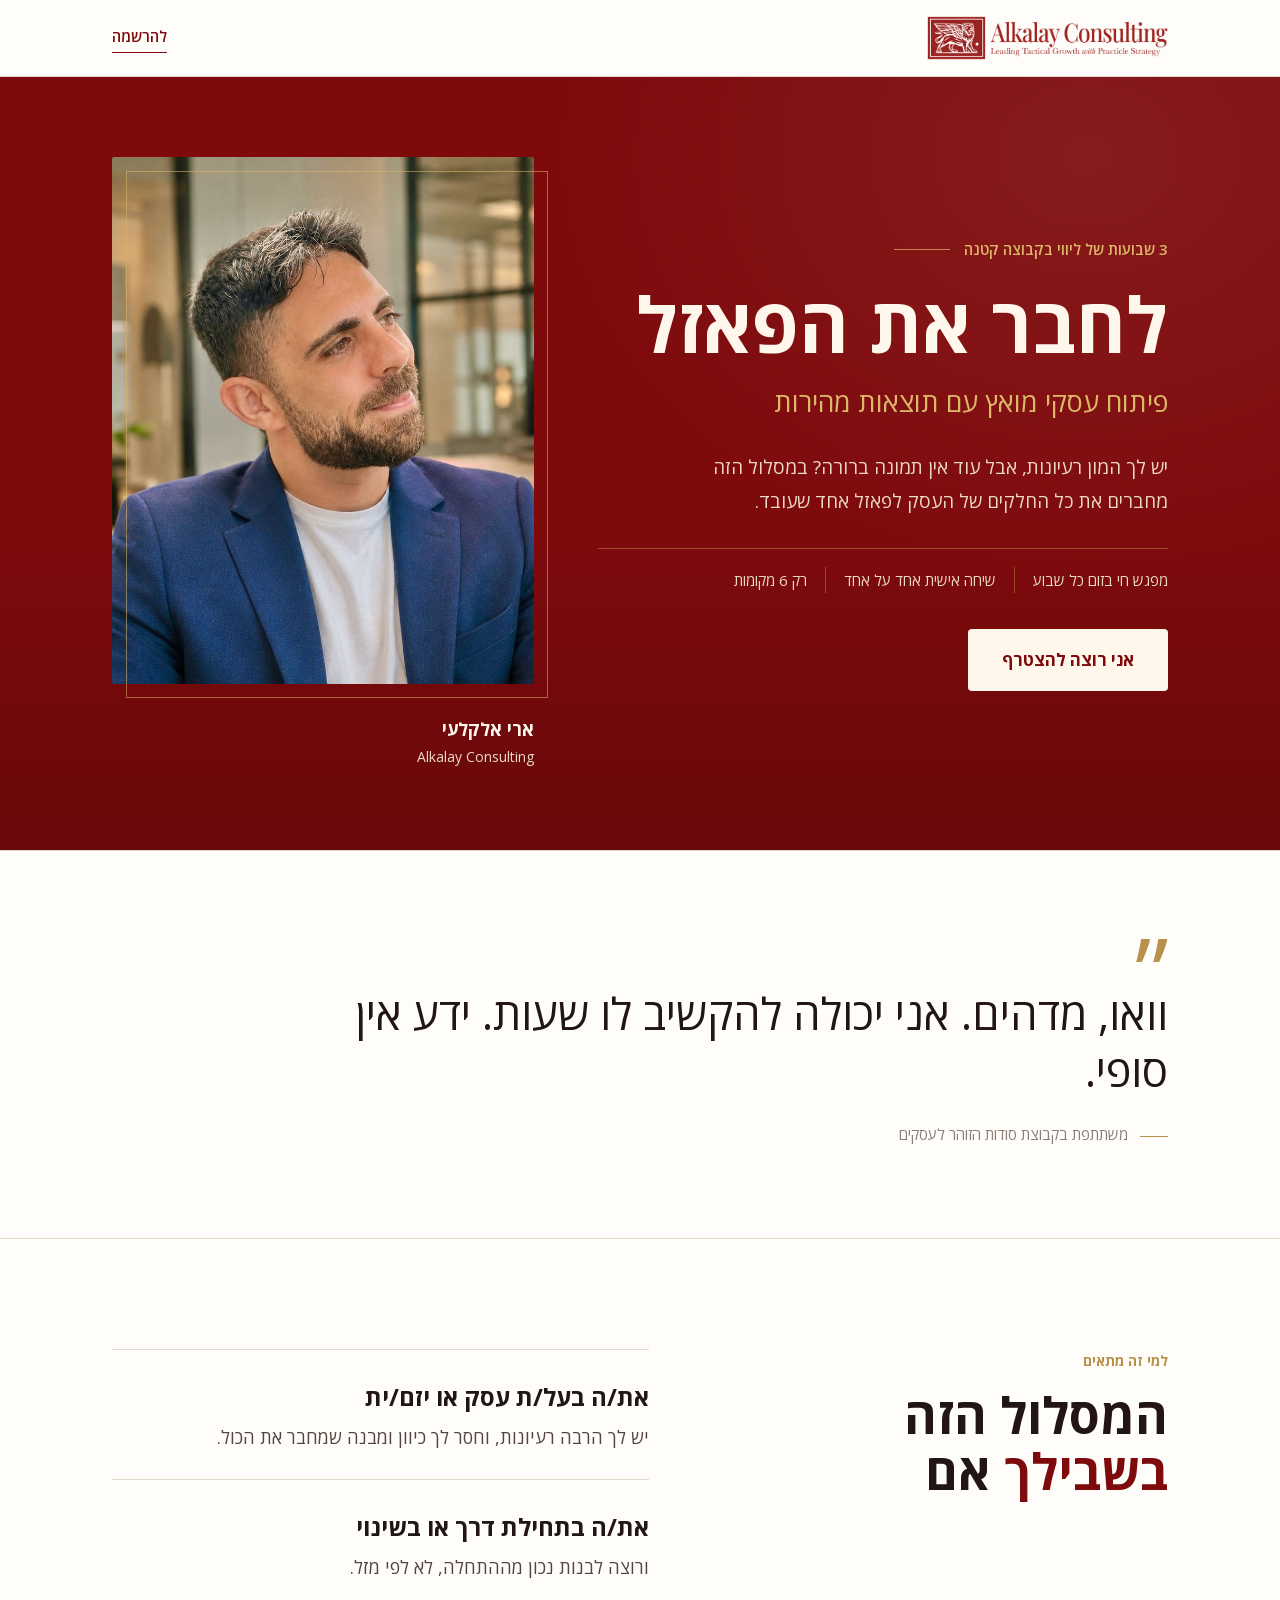
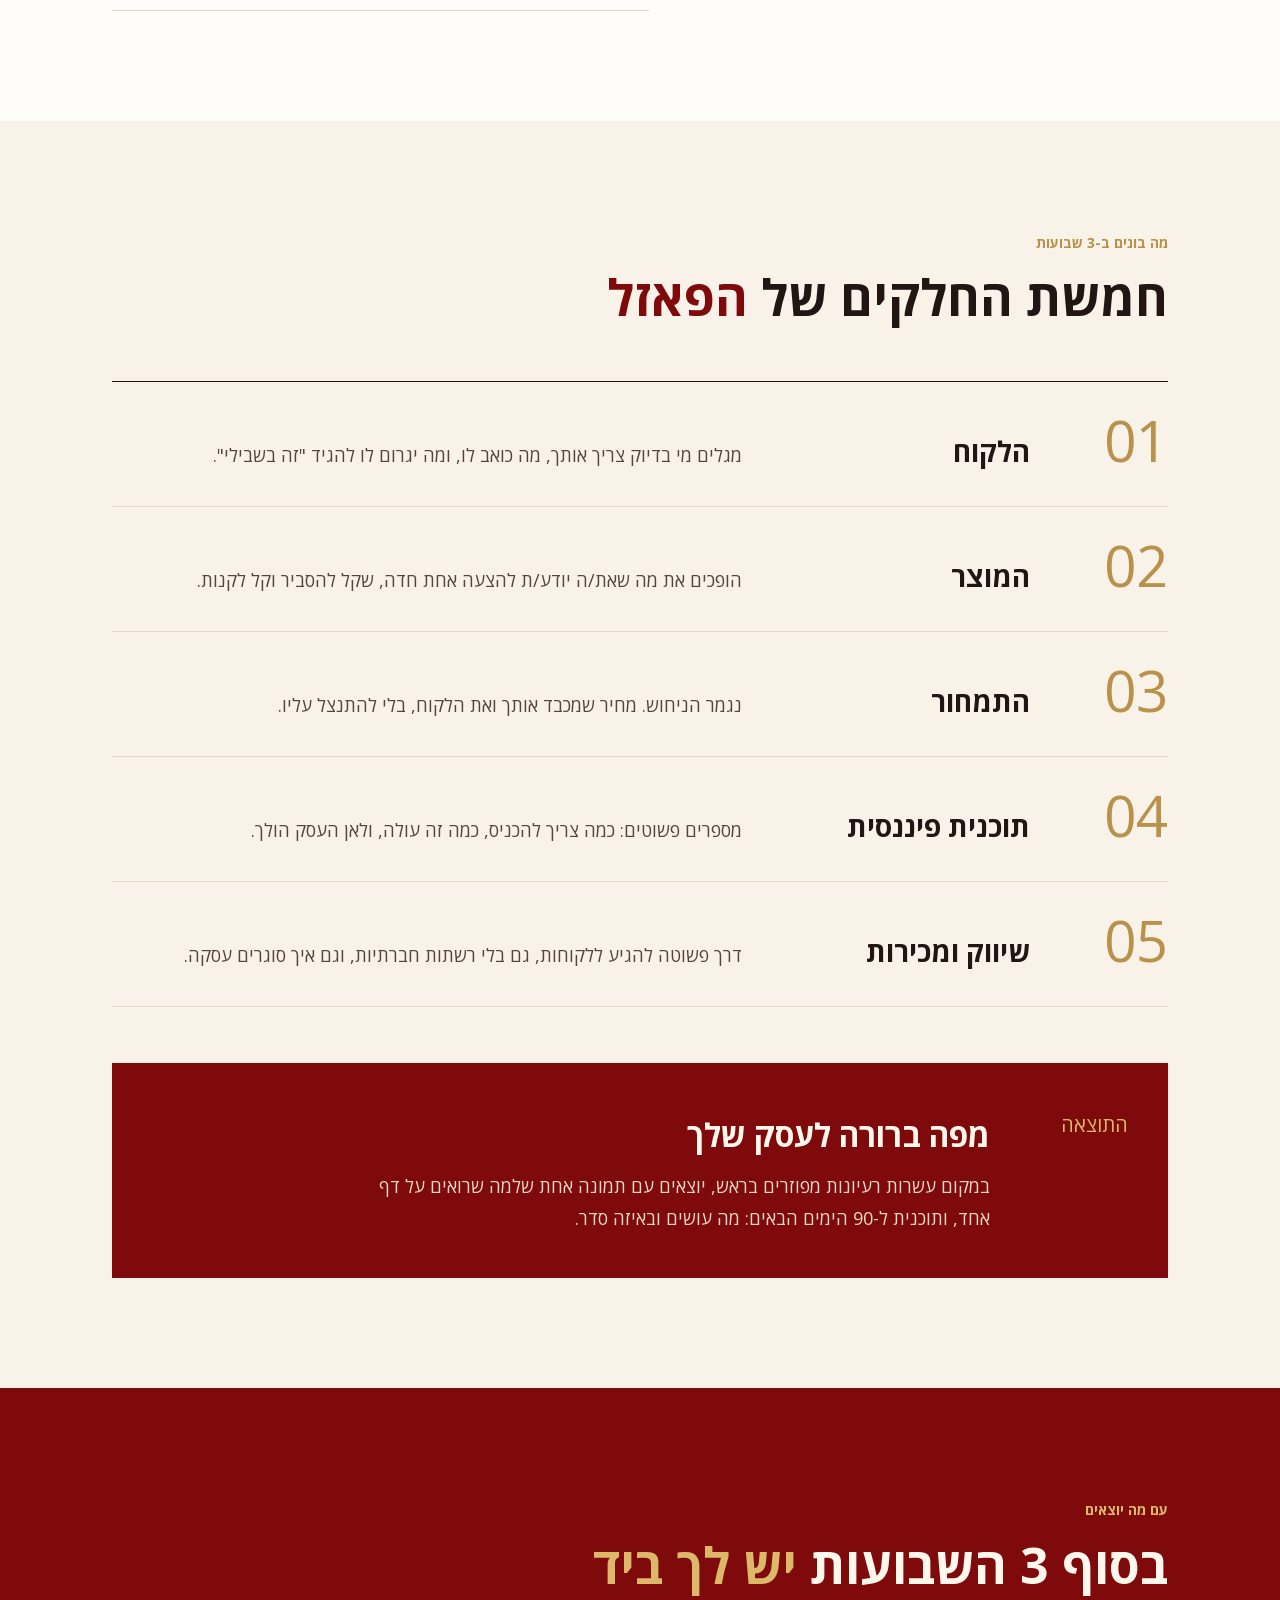
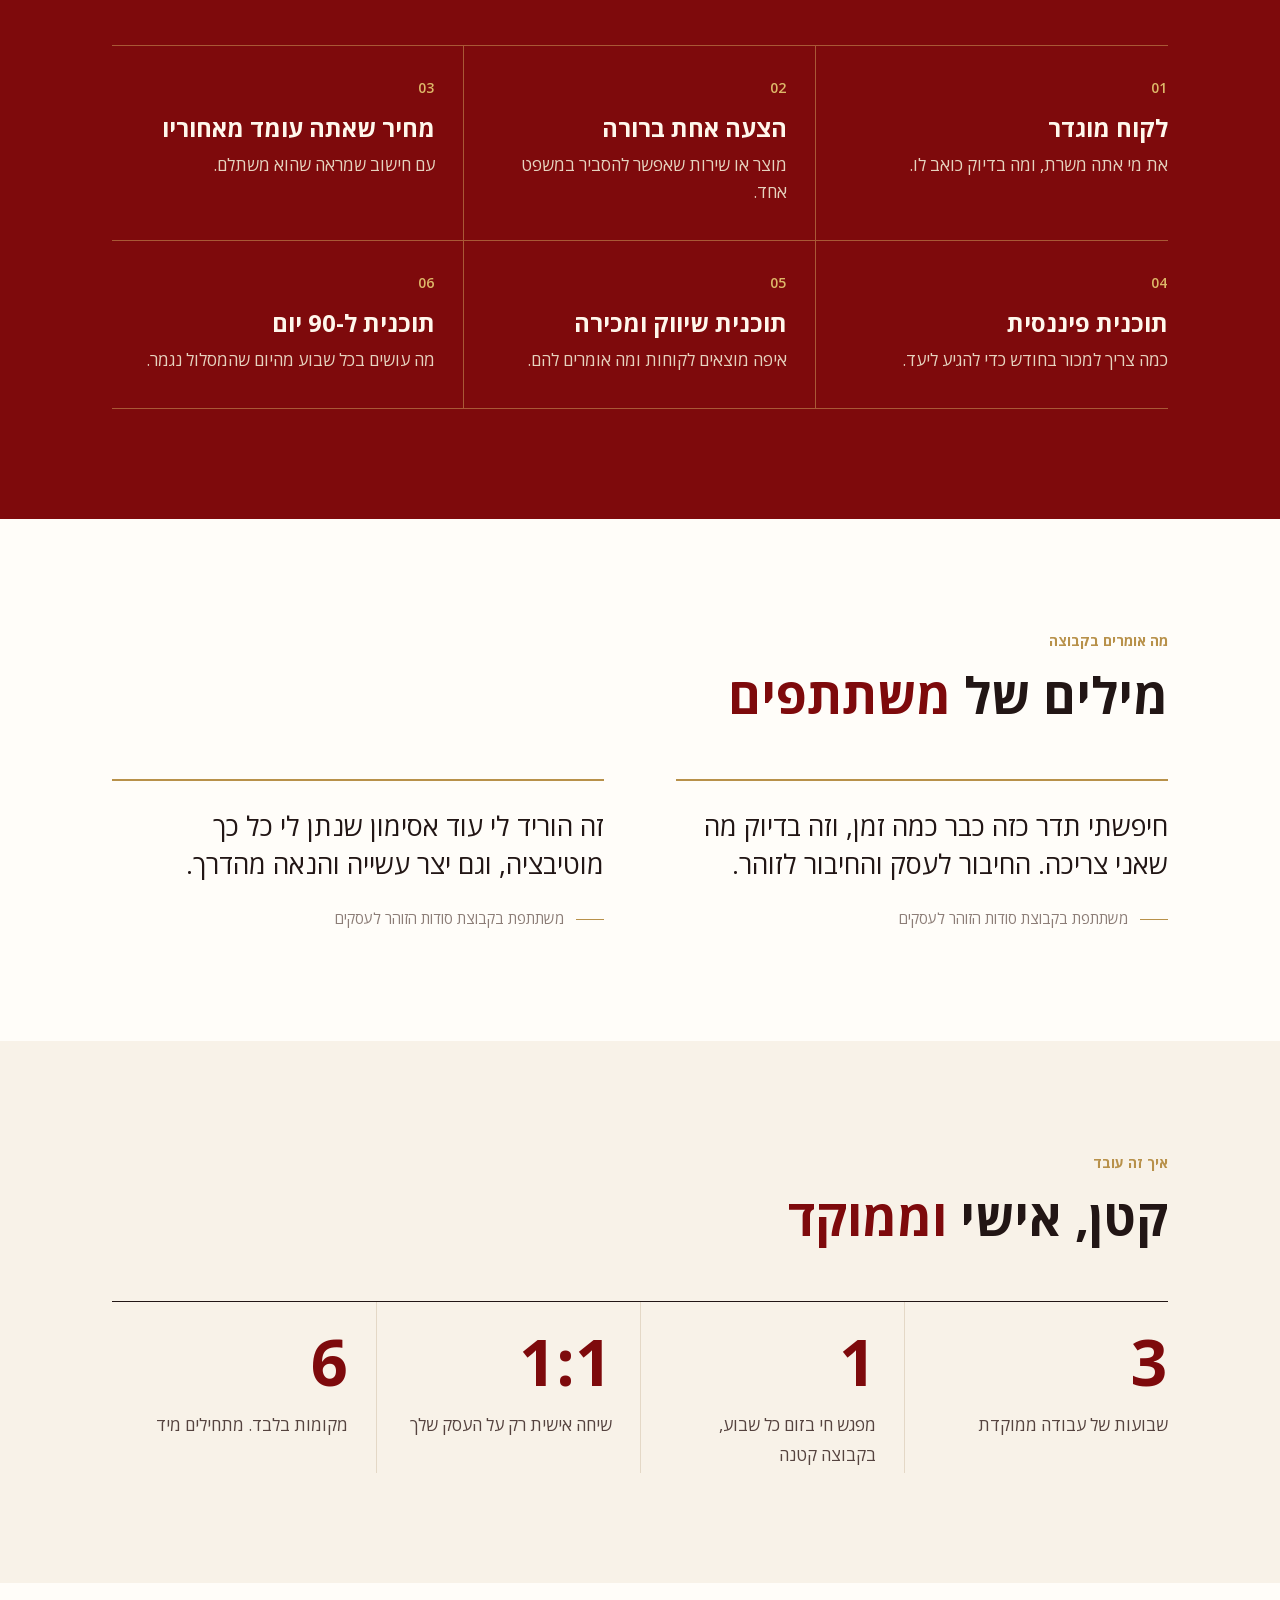
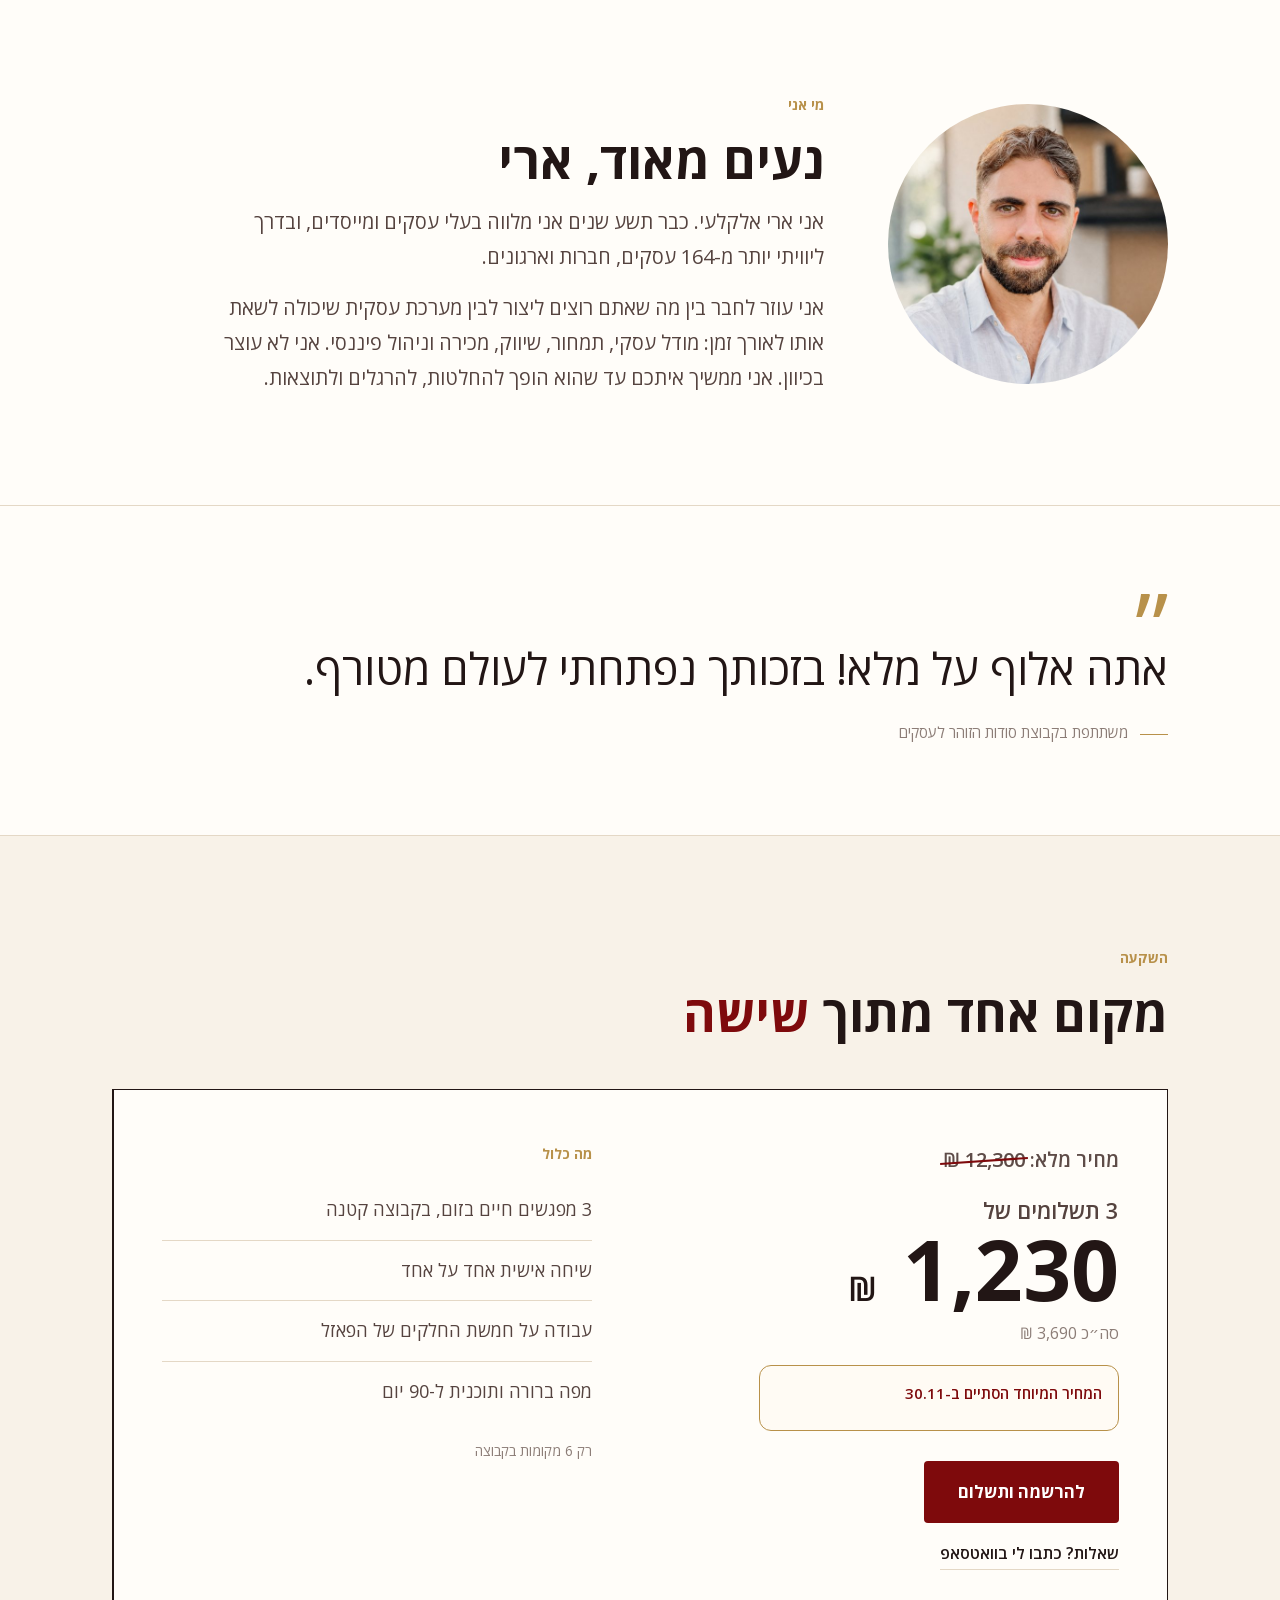
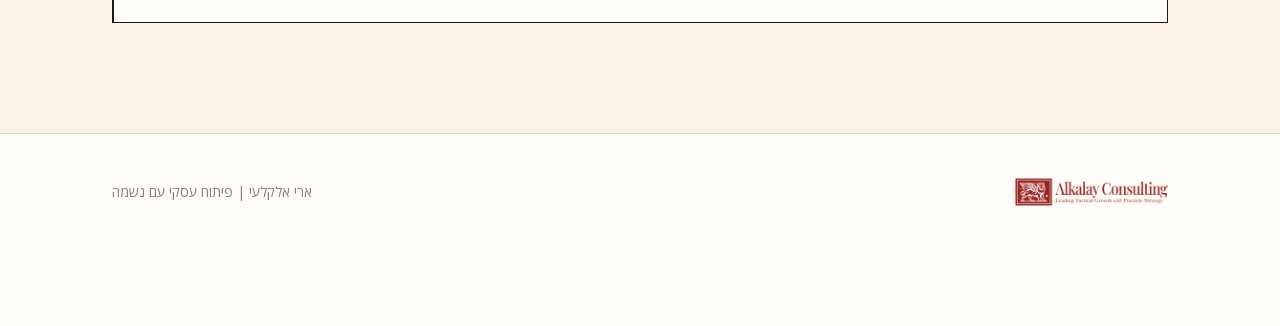
==== commit c7dc6bc6: "outcomes redesign" ====
--- a/index.html
+++ b/index.html
@@ -178,12 +178,16 @@
 .cd-n span{flex:1;text-align:center;font-size:12px;color:#6b5a4a}
 .cd-n b{display:block;font-size:24px;font-weight:700;color:var(--red);line-height:1.2;font-variant-numeric:tabular-nums}
 .cd.ended .cd-n{display:none}
-.gets{list-style:none;margin-top:48px;display:grid;grid-template-columns:1fr 1fr;gap:18px 28px}
-.gets li{position:relative;padding:22px 52px 22px 22px;background:#fff;border:1px solid var(--rule);border-top:2px solid var(--gold);border-radius:10px}
-.gets li:before{content:"✓";position:absolute;right:20px;top:20px;width:22px;height:22px;border-radius:50%;background:var(--red);color:#fff;font-size:13px;line-height:22px;text-align:center}
-.gets h3{font-size:22px;margin-bottom:6px}
-.gets p{color:var(--ink-2);font-size:17px}
-@media(max-width:760px){.gets{grid-template-columns:1fr}}
+.sec.gets-sec{background:var(--red);color:#F6EADB}
+.gets-sec .label{color:var(--gold-l)}
+.gets-sec h2{color:#FFF7EC}.gets-sec h2 em{color:var(--gold-l)}
+.gets{list-style:none;margin-top:52px;display:grid;grid-template-columns:repeat(3,1fr);border-top:1px solid rgba(221,184,105,.45)}
+.gets li{padding:30px 0 34px 28px;border-bottom:1px solid rgba(221,184,105,.45)}
+.gets li:not(:nth-child(3n+1)){padding-right:28px;border-right:1px solid rgba(221,184,105,.45)}
+.gets .k{display:block;font-size:14px;font-weight:600;color:var(--gold-l);letter-spacing:.04em;margin-bottom:12px}
+.gets h3{font-size:24px;color:#FFF7EC;line-height:1.3;margin-bottom:8px}
+.gets p{color:#E6D3BF;font-size:17px;line-height:1.6}
+@media(max-width:760px){.gets{grid-template-columns:1fr;margin-top:36px}.gets li,.gets li:not(:nth-child(3n+1)){padding:20px 0;border-right:0;display:grid;grid-template-columns:40px 1fr;column-gap:12px}.gets .k{grid-row:span 2;margin:4px 0 0;font-size:15px}.gets h3{font-size:21px;margin-bottom:2px}.gets p{font-size:16px}}
 </style>
 </head>
 <body>
@@ -252,17 +256,17 @@
   </div>
 </section>
 
-<section class="sec" id="outcomes">
+<section class="sec gets-sec" id="outcomes">
   <div class="wrap">
     <p class="label">עם מה יוצאים</p>
     <h2>בסוף 3 השבועות <em>יש לך ביד</em></h2>
     <ul class="gets">
-      <li><h3>לקוח מוגדר</h3><p>את מי אתה משרת, ומה בדיוק כואב לו.</p></li>
-      <li><h3>הצעה אחת ברורה</h3><p>מוצר או שירות שאפשר להסביר במשפט אחד.</p></li>
-      <li><h3>מחיר שאתה עומד מאחוריו</h3><p>עם חישוב שמראה שהוא משתלם.</p></li>
-      <li><h3>תוכנית פיננסית</h3><p>כמה צריך למכור בחודש כדי להגיע ליעד.</p></li>
-      <li><h3>תוכנית שיווק ומכירה</h3><p>איפה מוצאים לקוחות ומה אומרים להם.</p></li>
-      <li><h3>תוכנית ל-90 יום</h3><p>מה עושים בכל שבוע מהיום שהמסלול נגמר.</p></li>
+      <li><span class="k">01</span><h3>לקוח מוגדר</h3><p>את מי אתה משרת, ומה בדיוק כואב לו.</p></li>
+      <li><span class="k">02</span><h3>הצעה אחת ברורה</h3><p>מוצר או שירות שאפשר להסביר במשפט אחד.</p></li>
+      <li><span class="k">03</span><h3>מחיר שאתה עומד מאחוריו</h3><p>עם חישוב שמראה שהוא משתלם.</p></li>
+      <li><span class="k">04</span><h3>תוכנית פיננסית</h3><p>כמה צריך למכור בחודש כדי להגיע ליעד.</p></li>
+      <li><span class="k">05</span><h3>תוכנית שיווק ומכירה</h3><p>איפה מוצאים לקוחות ומה אומרים להם.</p></li>
+      <li><span class="k">06</span><h3>תוכנית ל-90 יום</h3><p>מה עושים בכל שבוע מהיום שהמסלול נגמר.</p></li>
     </ul>
   </div>
 </section>
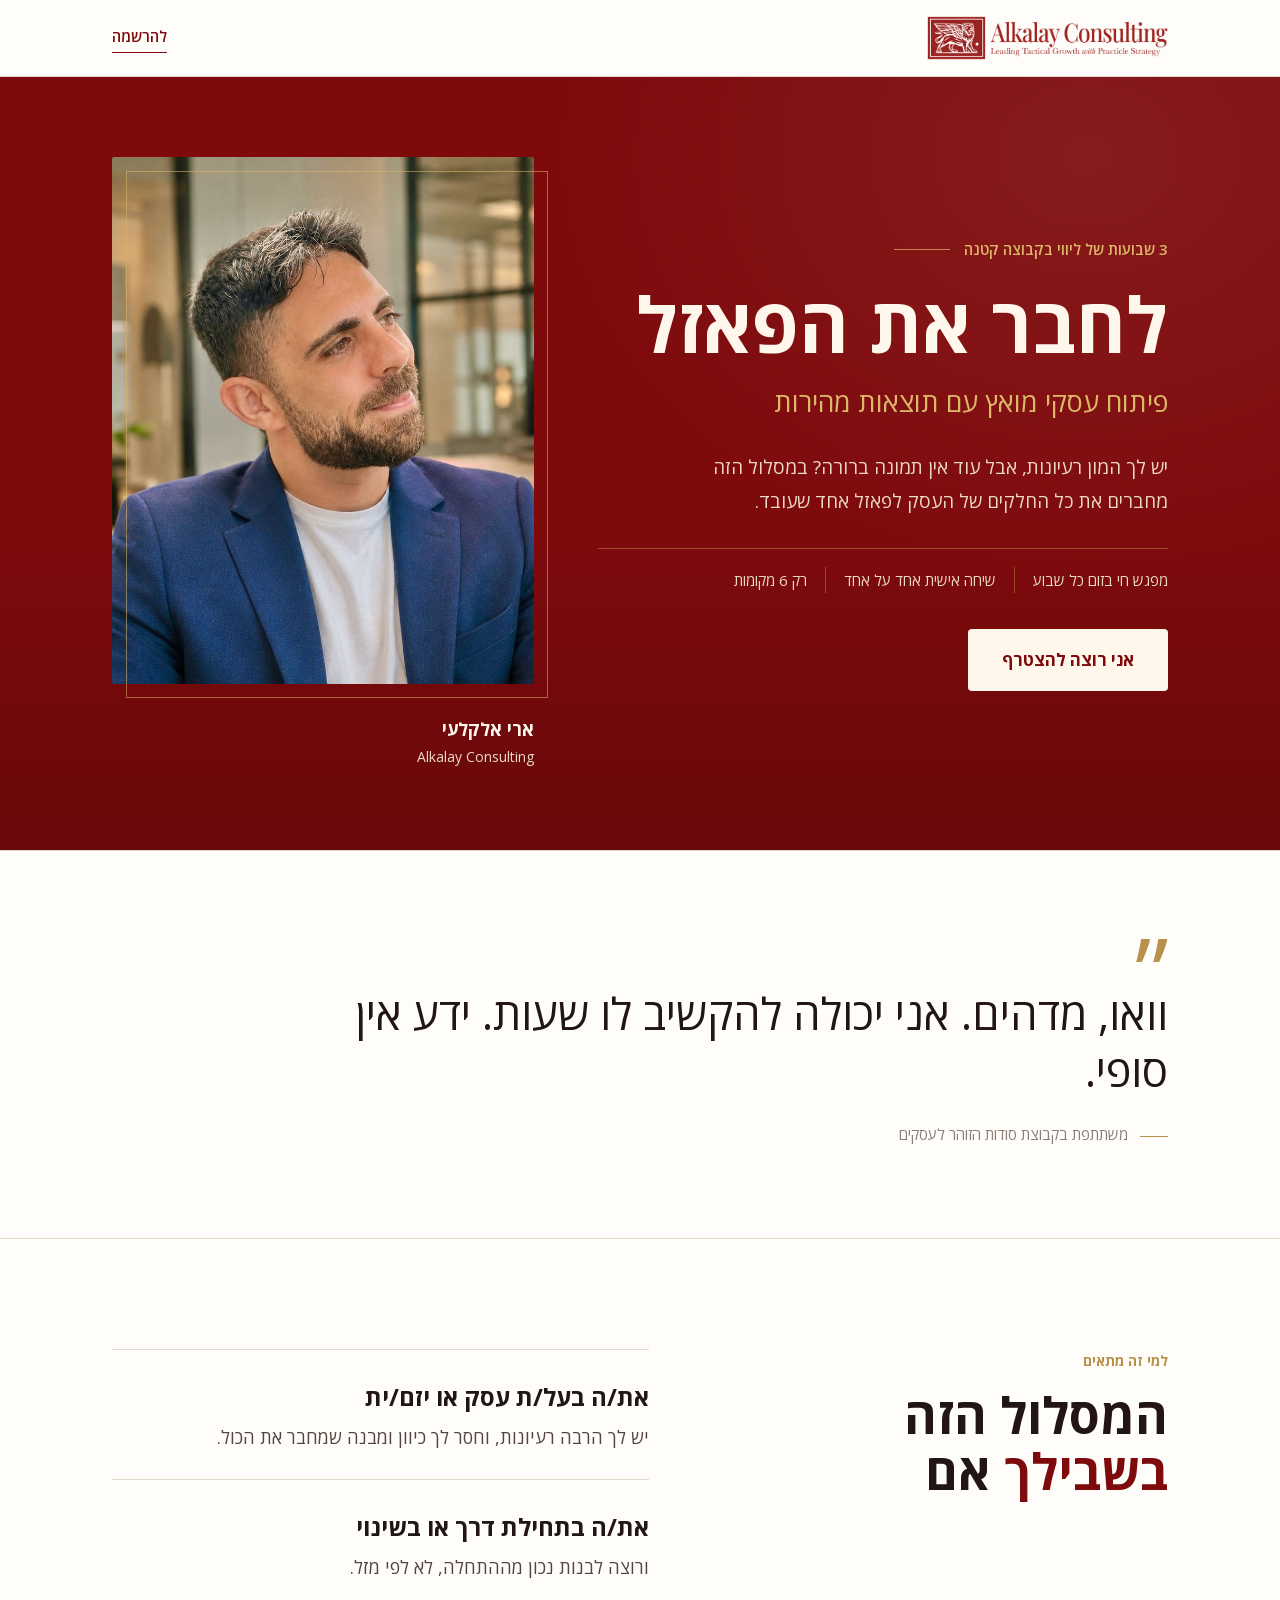
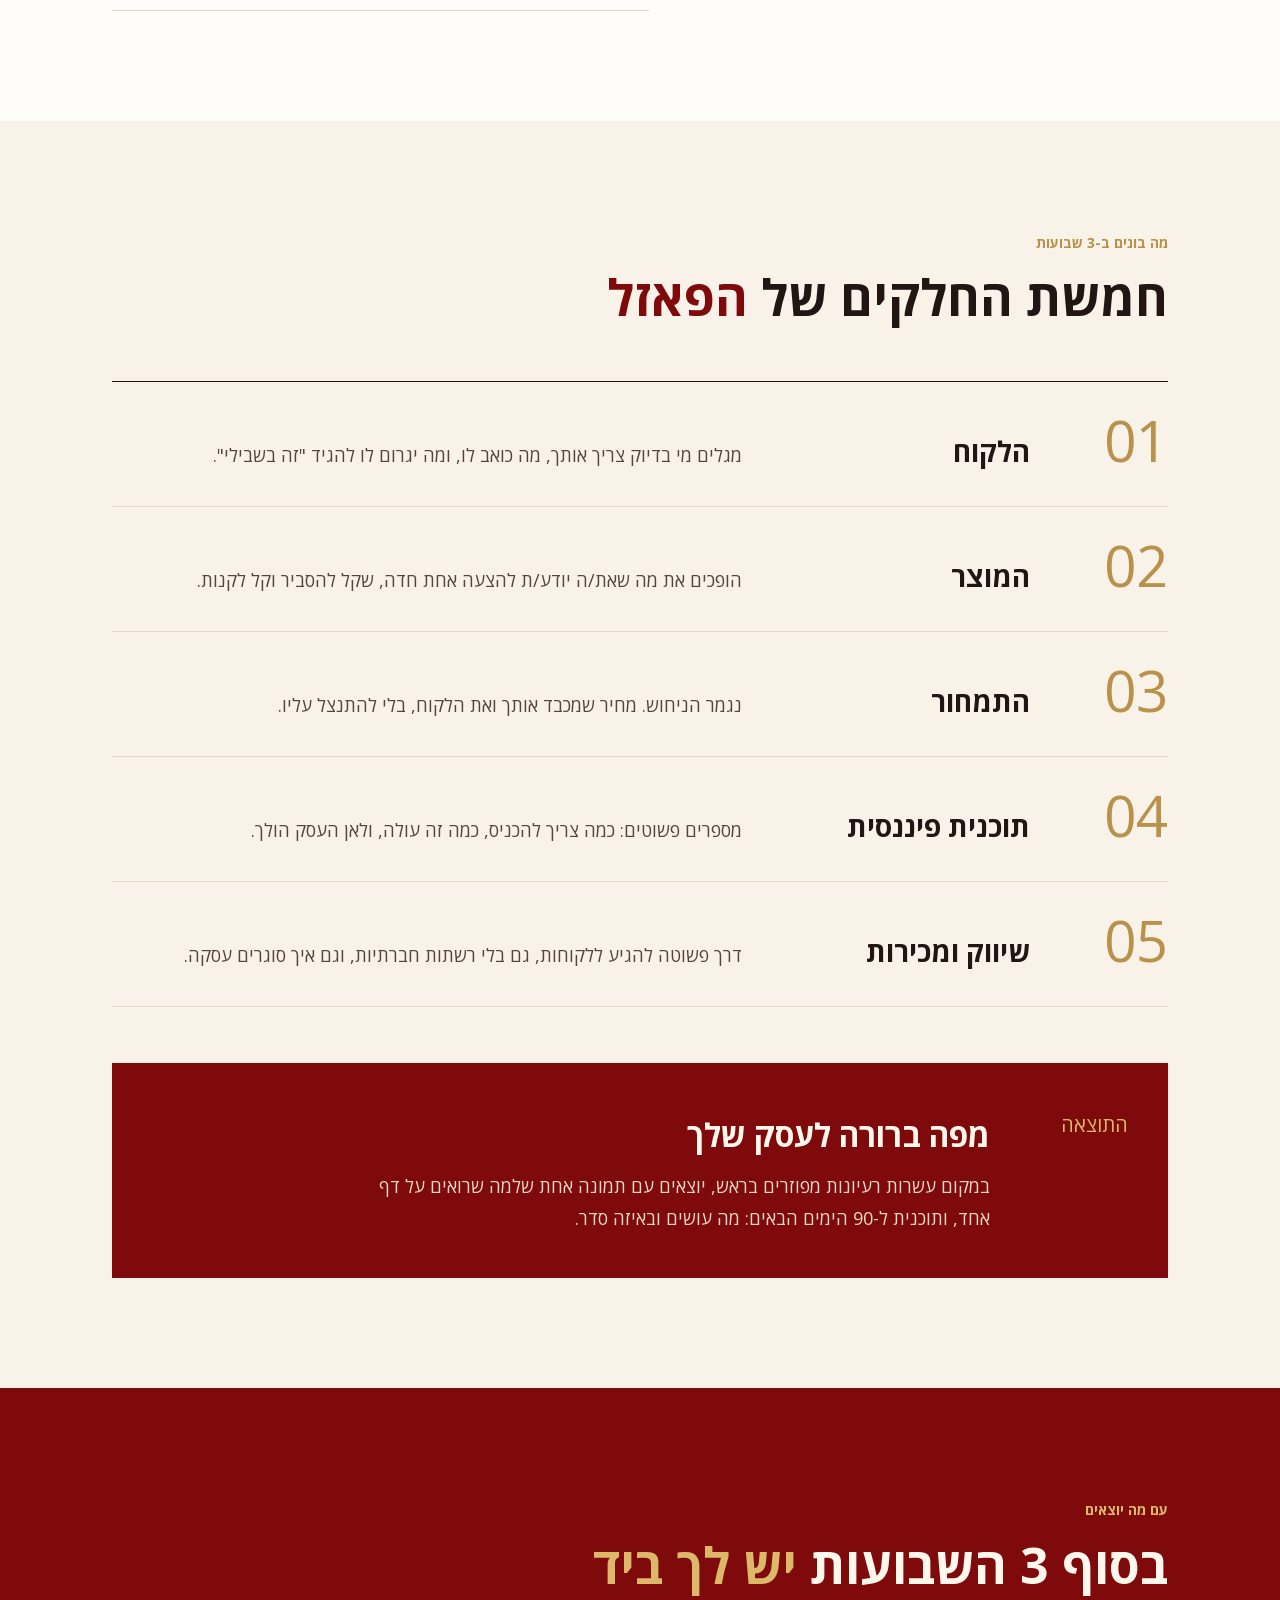
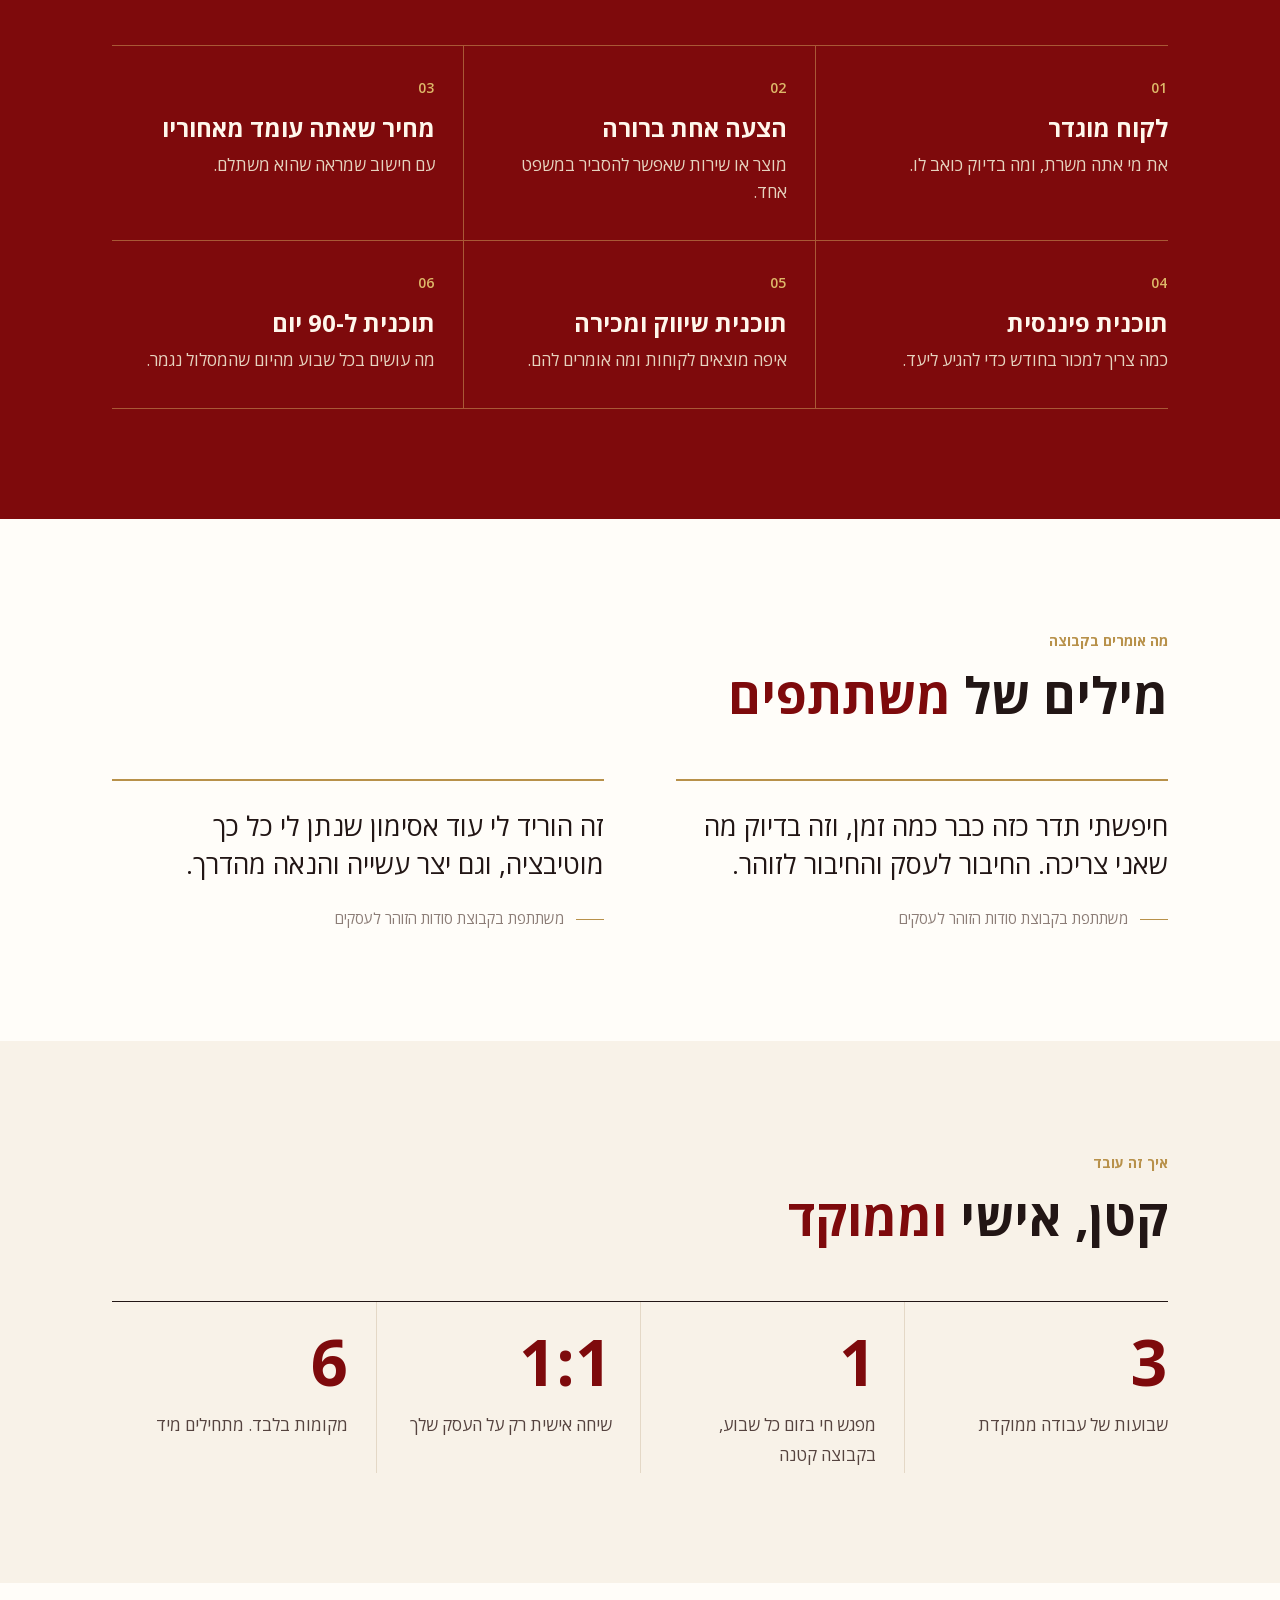
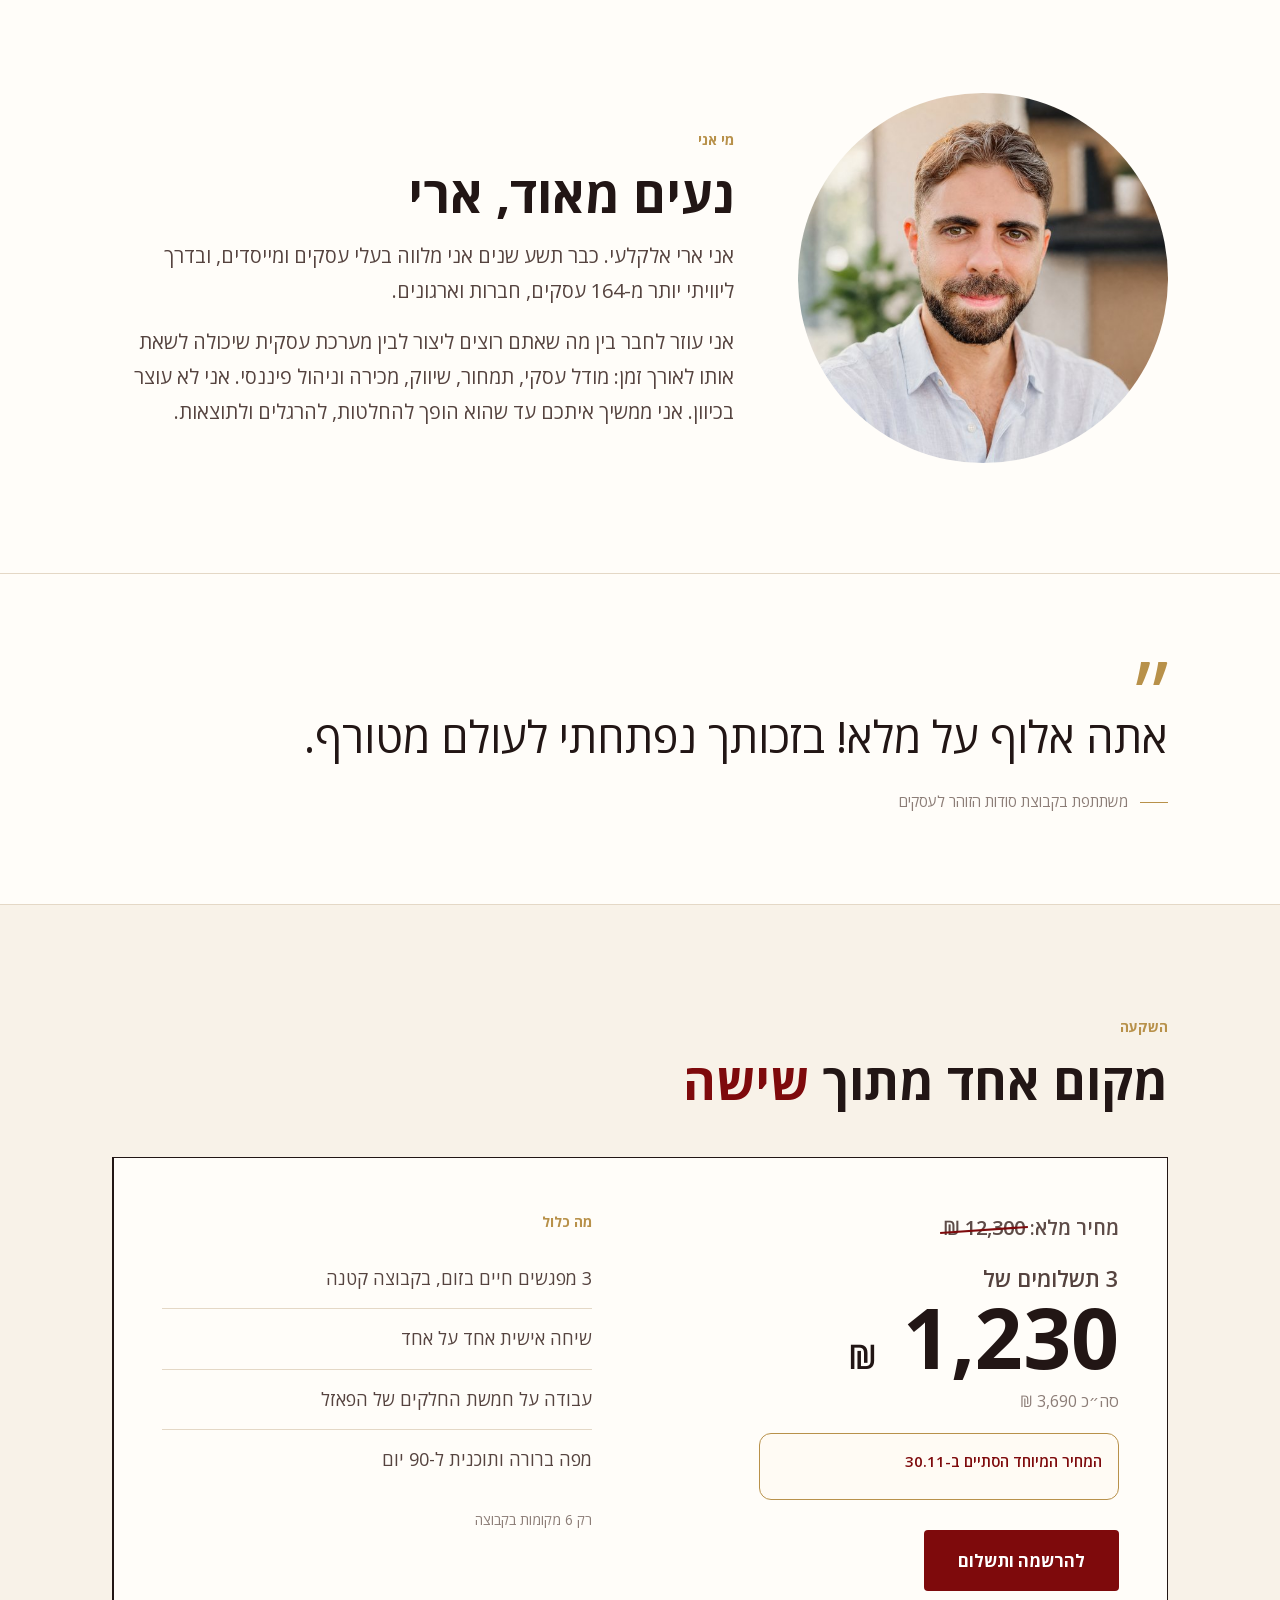
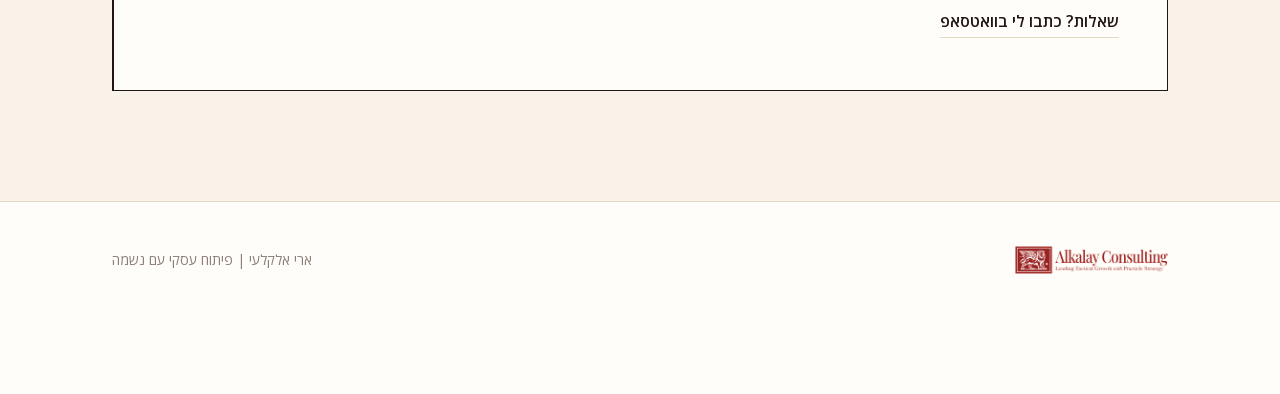
==== commit 76c4e481: "bigger about photo" ====
--- a/index.html
+++ b/index.html
@@ -107,7 +107,7 @@
 .how p{margin-top:14px;color:var(--ink-2);font-size:17px}
 
 /* about */
-.about{display:grid;grid-template-columns:280px 1fr;gap:64px;align-items:center}
+.about{display:grid;grid-template-columns:370px 1fr;gap:64px;align-items:center}
 .about img{width:100%;aspect-ratio:1;object-fit:cover;border-radius:50%}
 .about p.label{font-size:14px;color:var(--gold);margin:0 0 14px}
 .about p:not(.label){font-size:20px;color:var(--ink-2);margin-top:16px;max-width:620px}
@@ -162,7 +162,7 @@
   .how div:nth-child(2n+1){padding-right:0}
   .how div:nth-child(2n){padding-right:18px;padding-left:0}
   .how .big{font-size:48px}
-  .about img{width:160px}
+  .about img{width:220px}
   .offer{grid-template-columns:1fr}
   .offer > div{padding:36px 26px}
   .offer .left{border-left:0;border-top:1px solid var(--ink)}
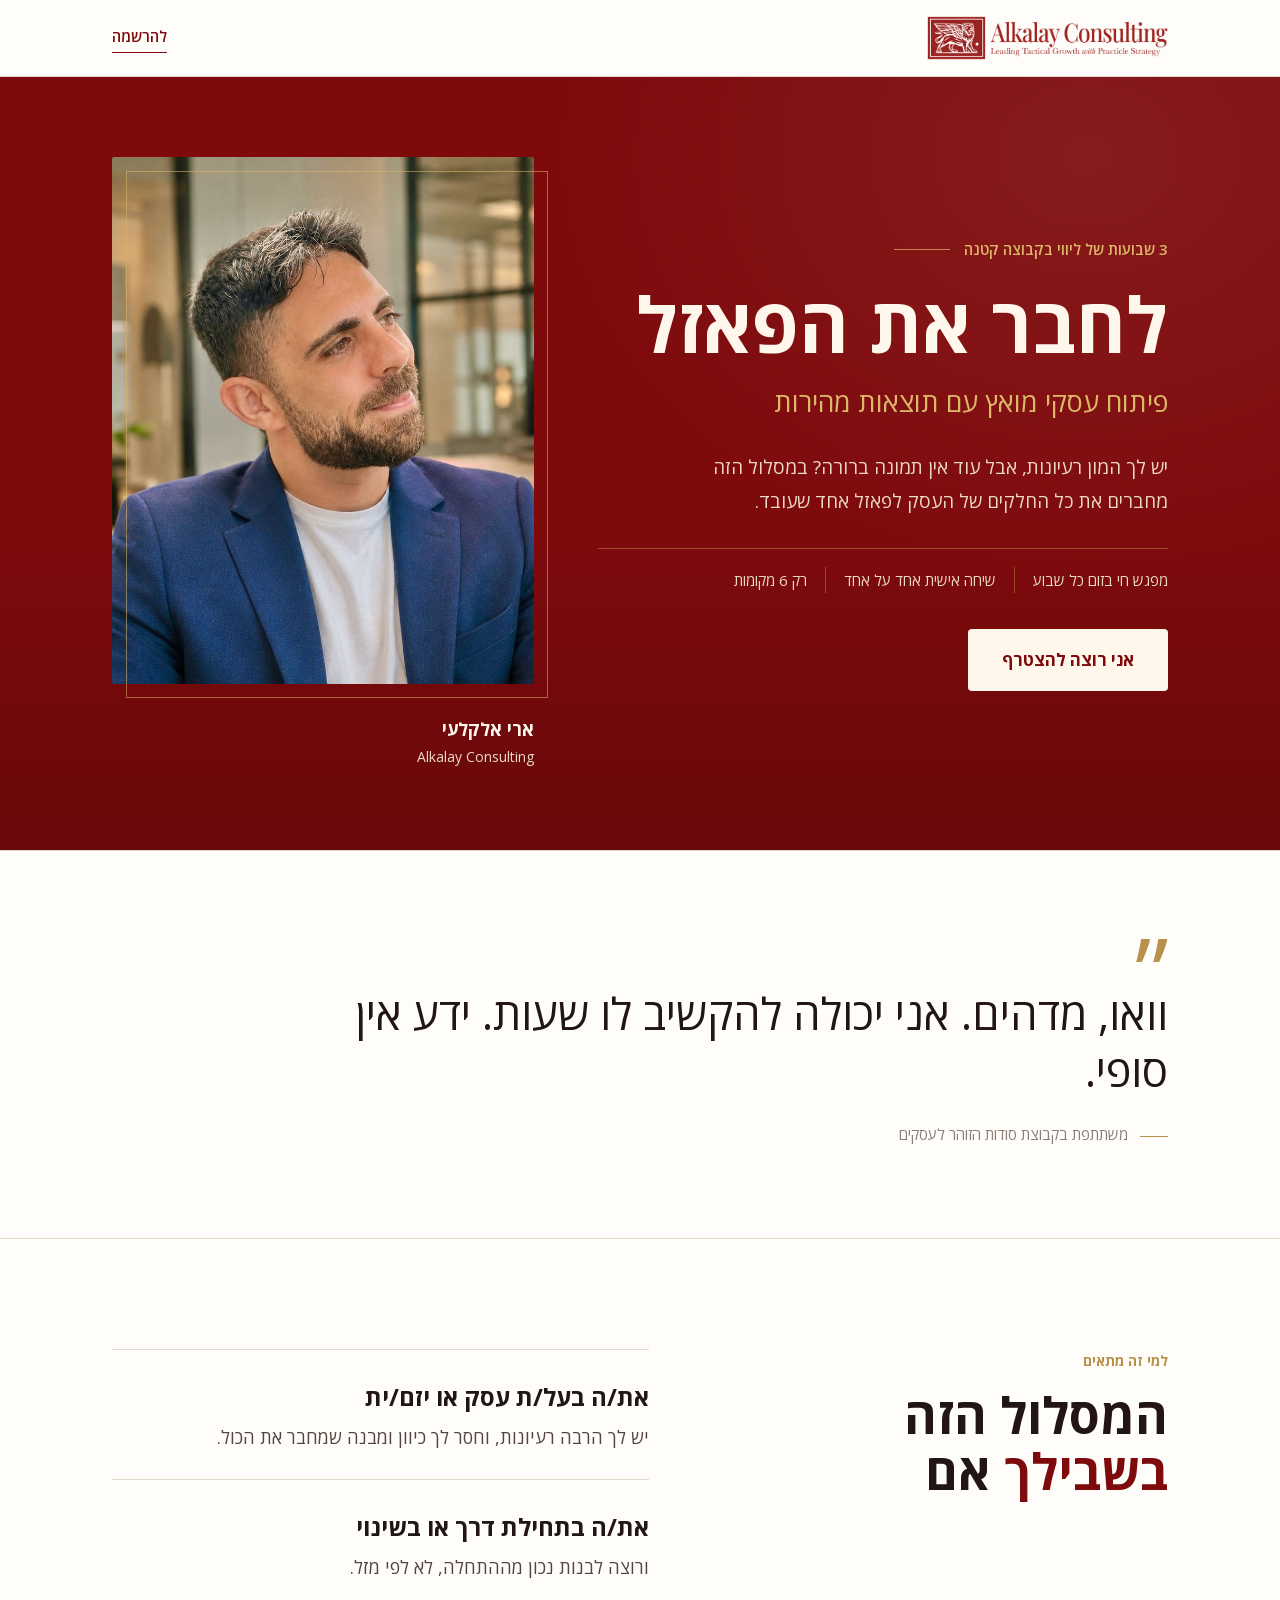
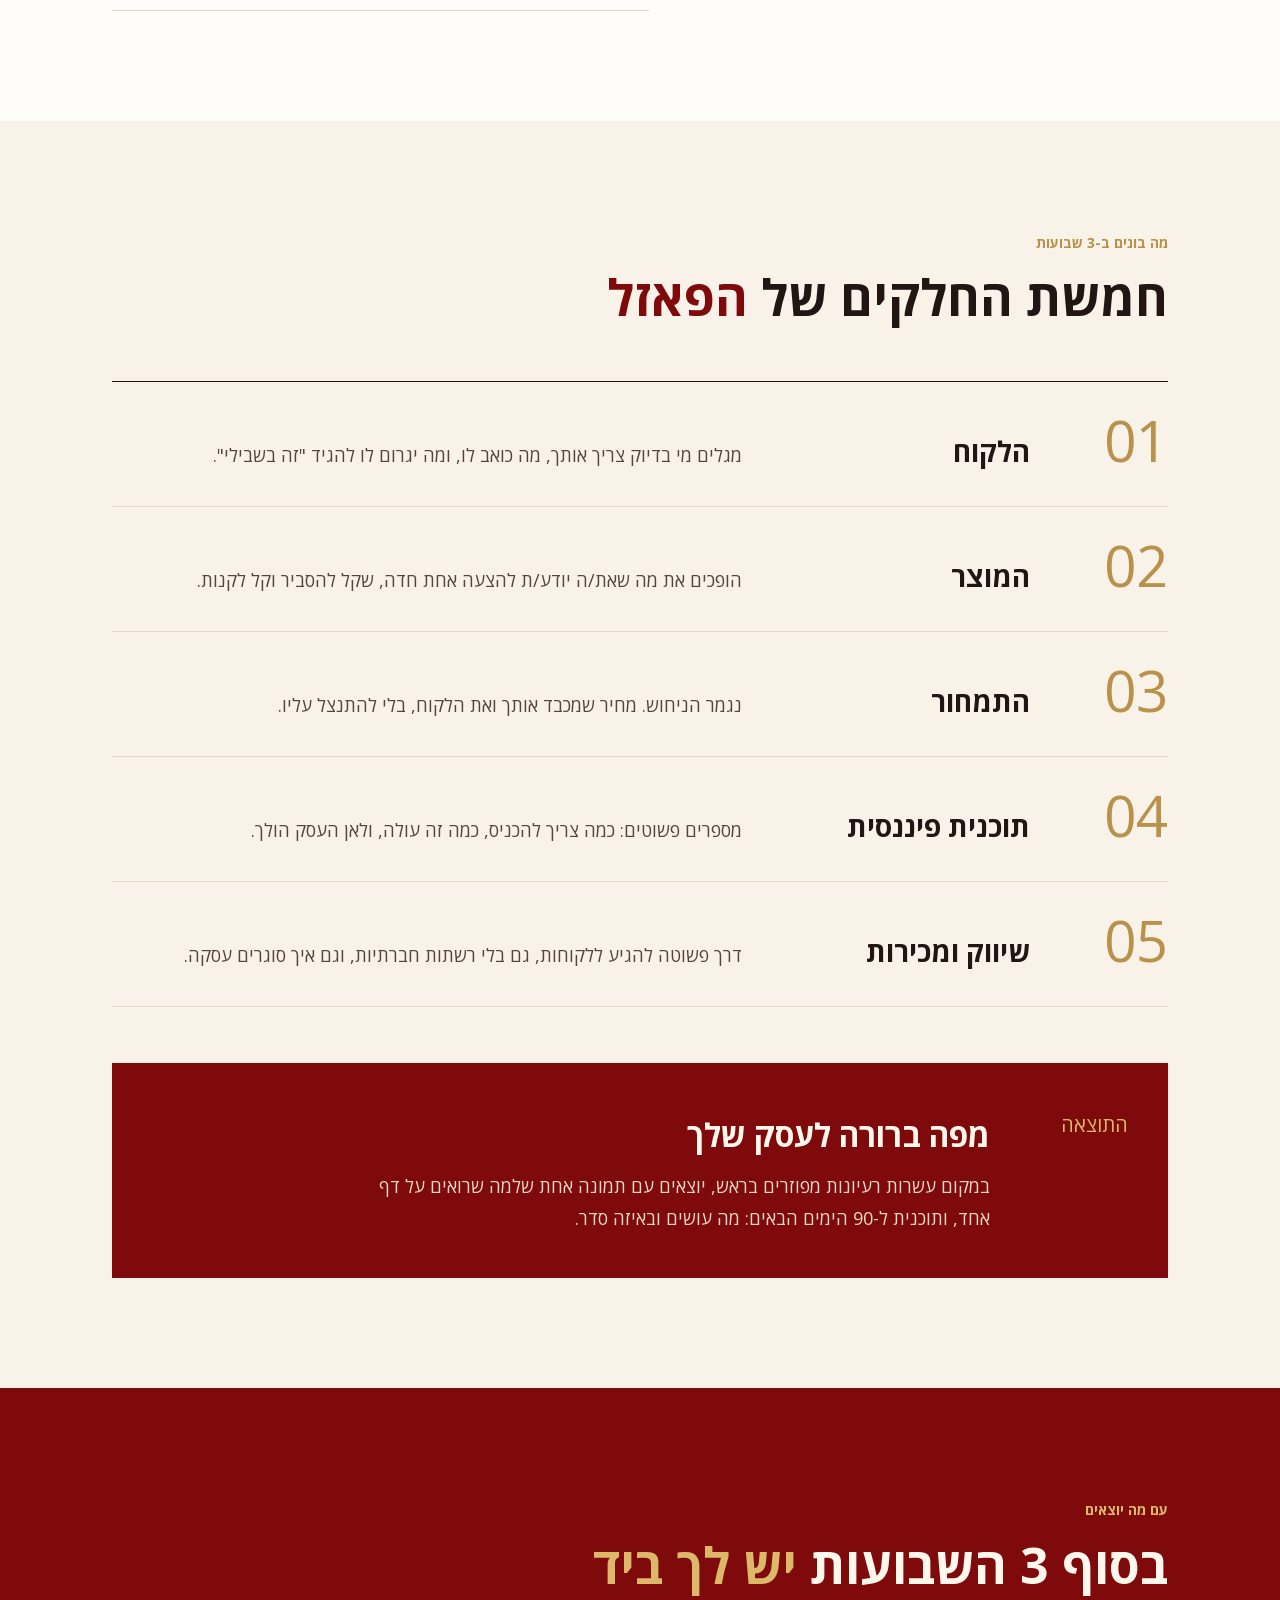
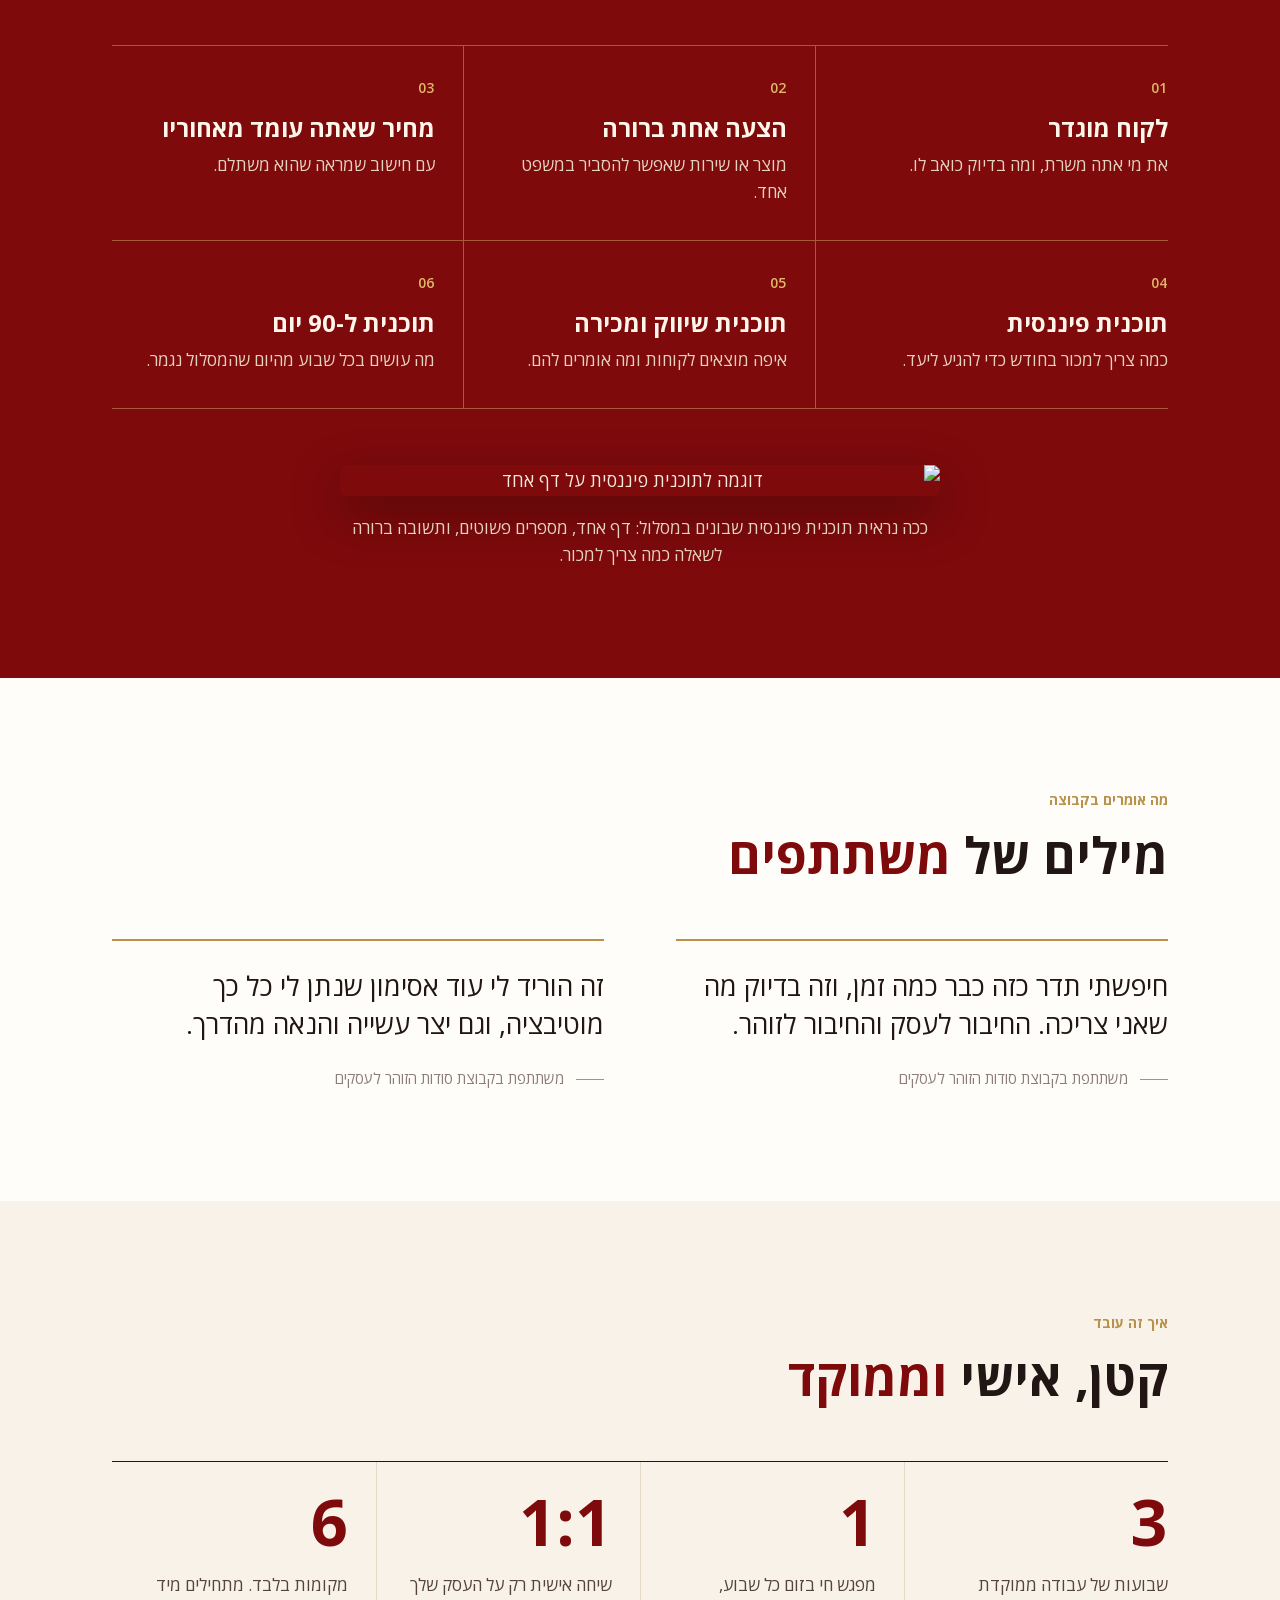
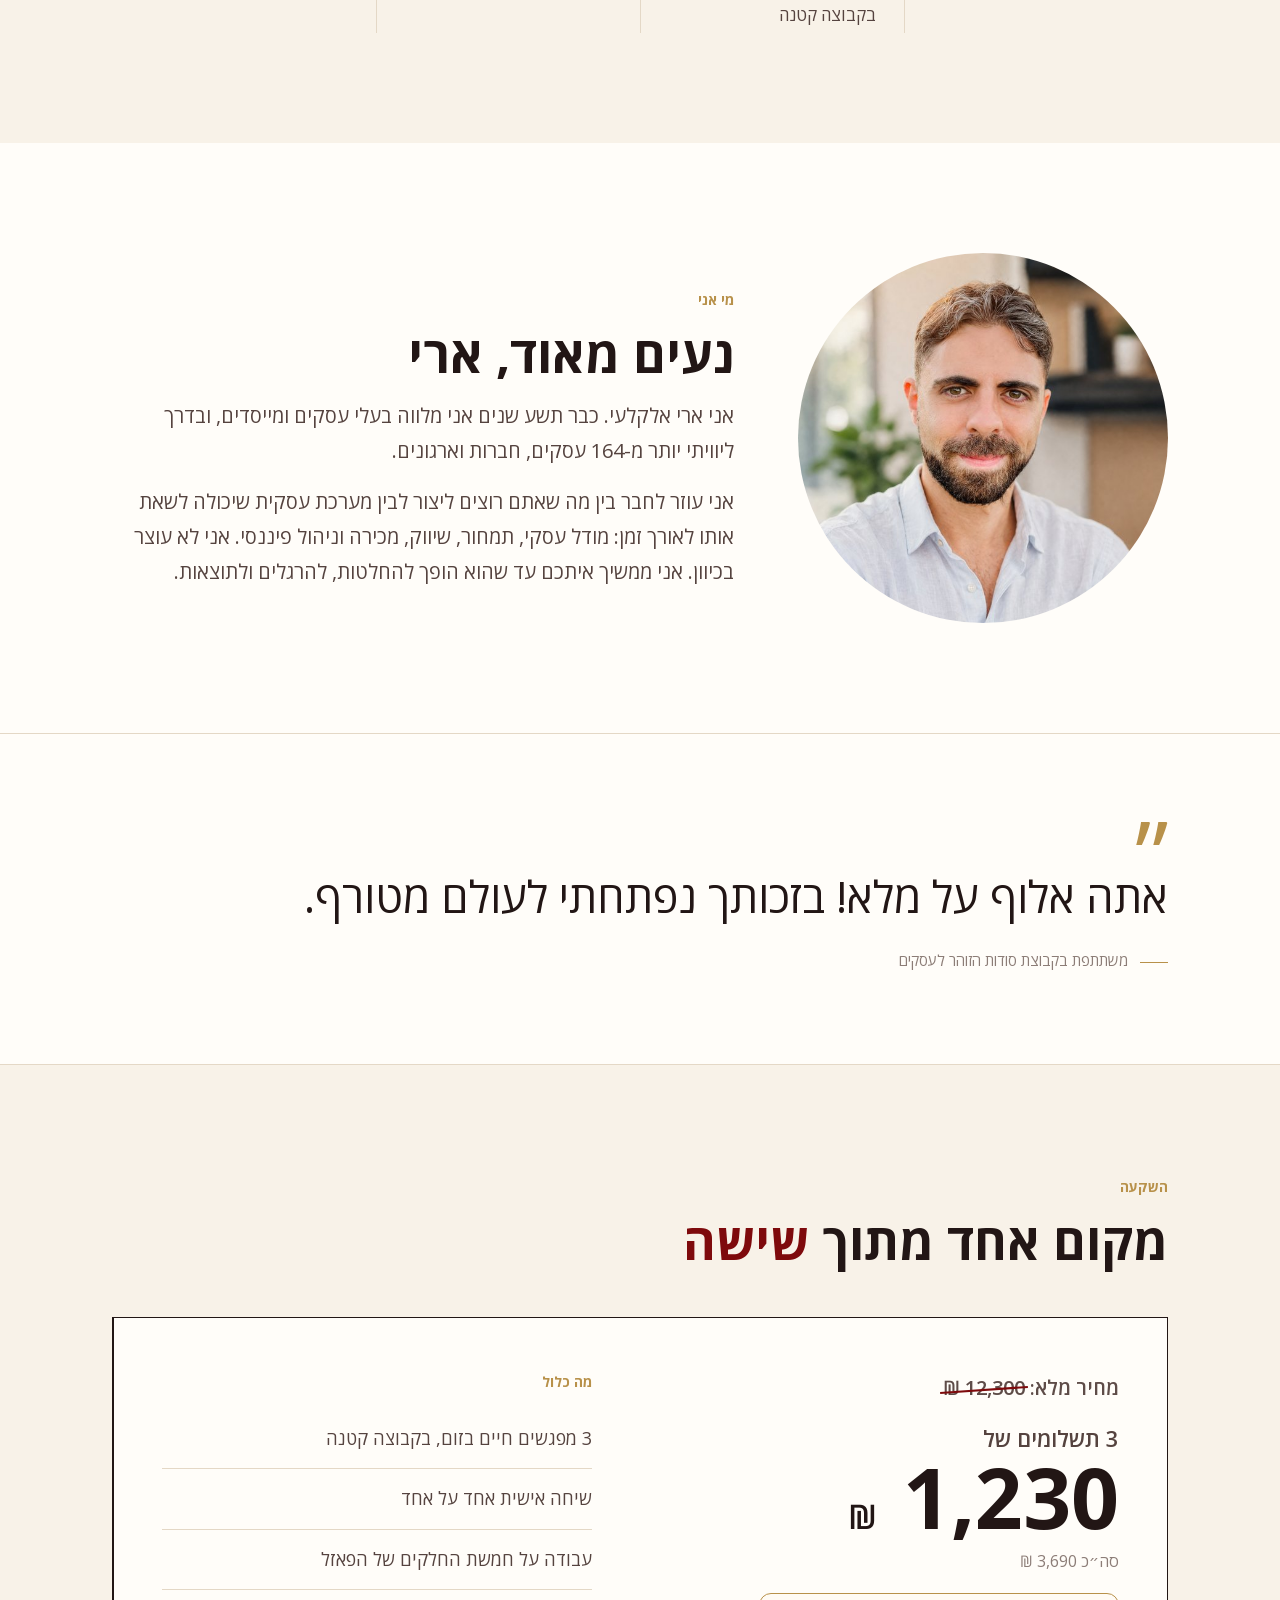
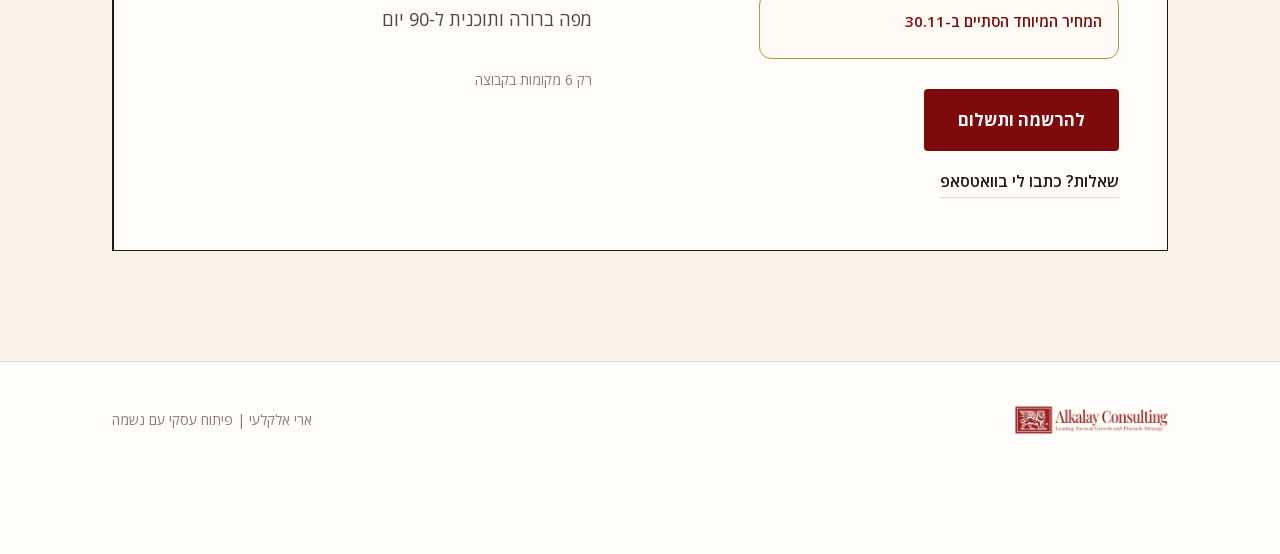
==== commit 4170e04d: "add financial plan sample" ====
--- a/index.html
+++ b/index.html
@@ -188,6 +188,9 @@
 .gets h3{font-size:24px;color:#FFF7EC;line-height:1.3;margin-bottom:8px}
 .gets p{color:#E6D3BF;font-size:17px;line-height:1.6}
 @media(max-width:760px){.gets{grid-template-columns:1fr;margin-top:36px}.gets li,.gets li:not(:nth-child(3n+1)){padding:20px 0;border-right:0;display:grid;grid-template-columns:40px 1fr;column-gap:12px}.gets .k{grid-row:span 2;margin:4px 0 0;font-size:15px}.gets h3{font-size:21px;margin-bottom:2px}.gets p{font-size:16px}}
+.plan{margin:56px auto 0;max-width:600px;text-align:center}
+.plan img{width:100%;display:block;border-radius:6px;box-shadow:0 18px 50px rgba(0,0,0,.35)}
+.plan figcaption{margin-top:18px;font-size:17px;color:#E6D3BF;line-height:1.6}
 </style>
 </head>
 <body>
@@ -268,6 +271,10 @@
       <li><span class="k">05</span><h3>תוכנית שיווק ומכירה</h3><p>איפה מוצאים לקוחות ומה אומרים להם.</p></li>
       <li><span class="k">06</span><h3>תוכנית ל-90 יום</h3><p>מה עושים בכל שבוע מהיום שהמסלול נגמר.</p></li>
     </ul>
+    <figure class="plan">
+      <img src="assets/financial-plan-sample.png" alt="דוגמה לתוכנית פיננסית על דף אחד" loading="lazy">
+      <figcaption>ככה נראית תוכנית פיננסית שבונים במסלול: דף אחד, מספרים פשוטים, ותשובה ברורה לשאלה כמה צריך למכור.</figcaption>
+    </figure>
   </div>
 </section>
 
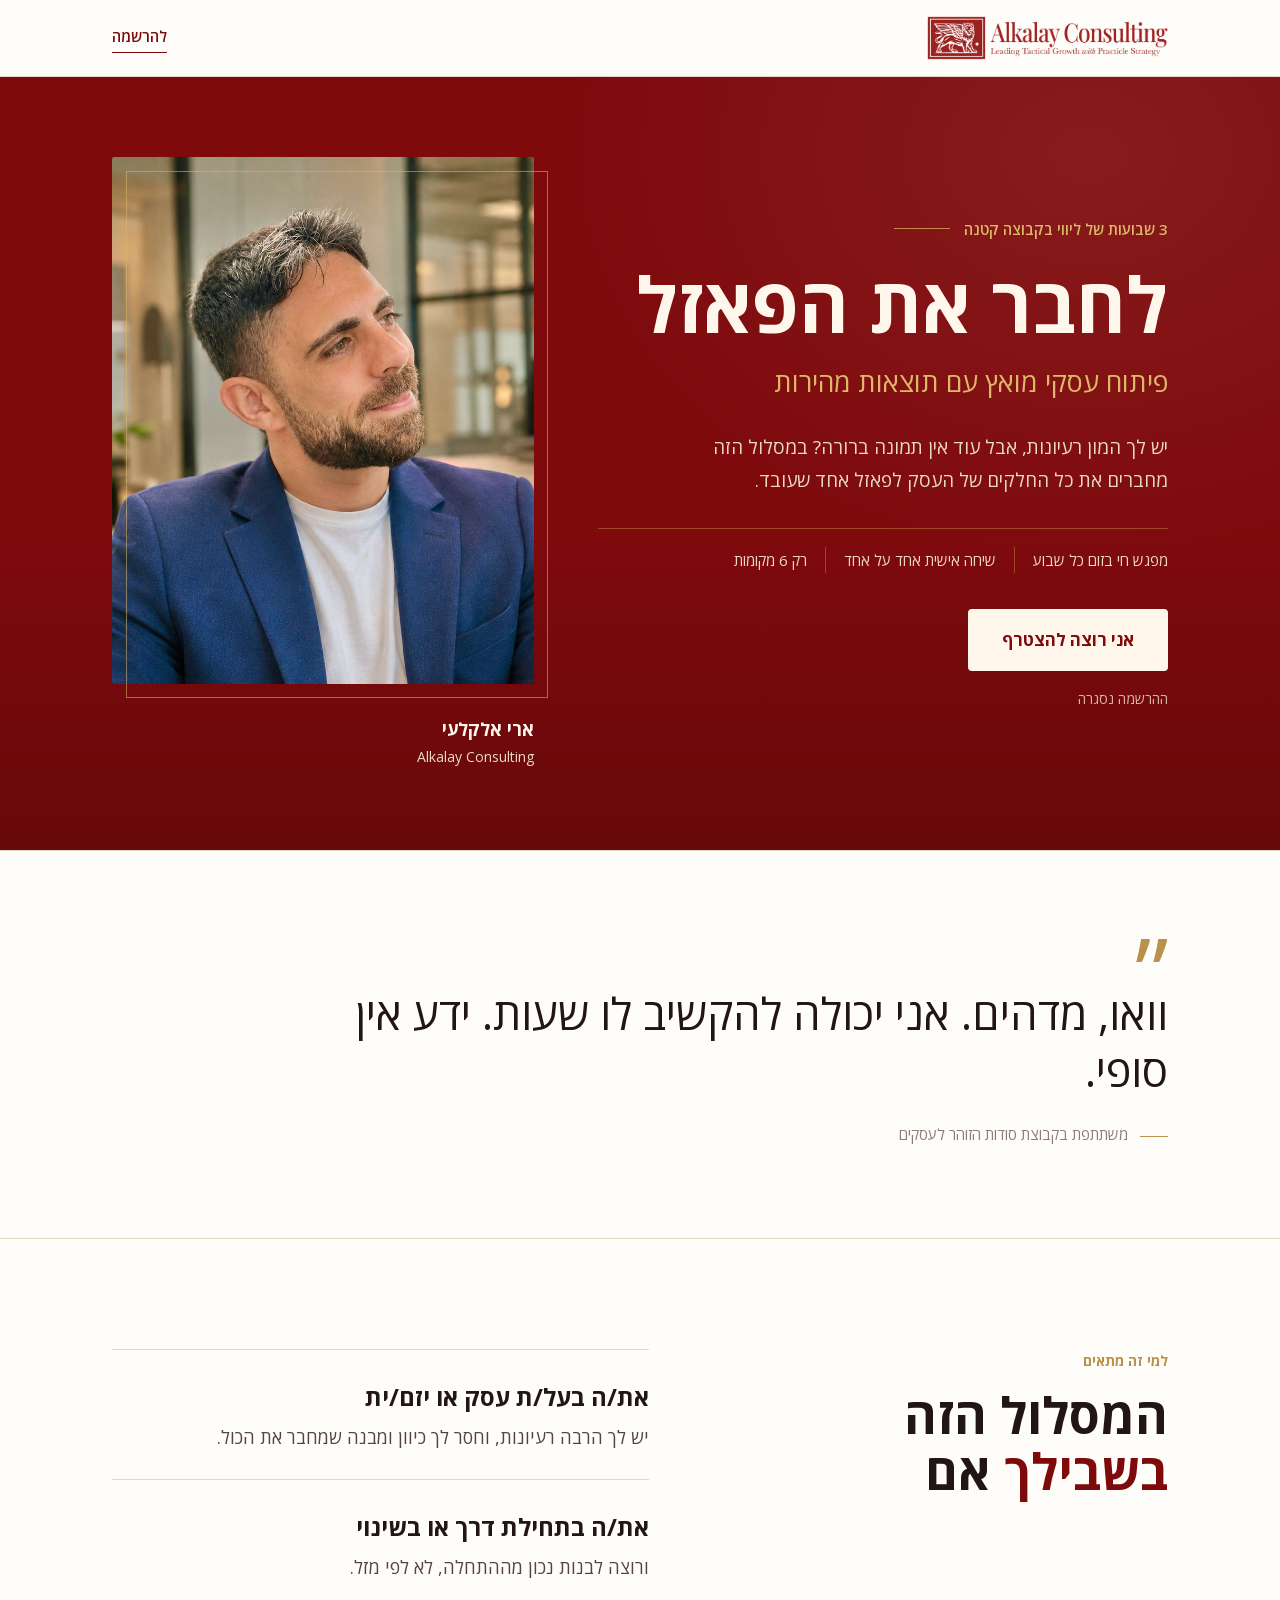
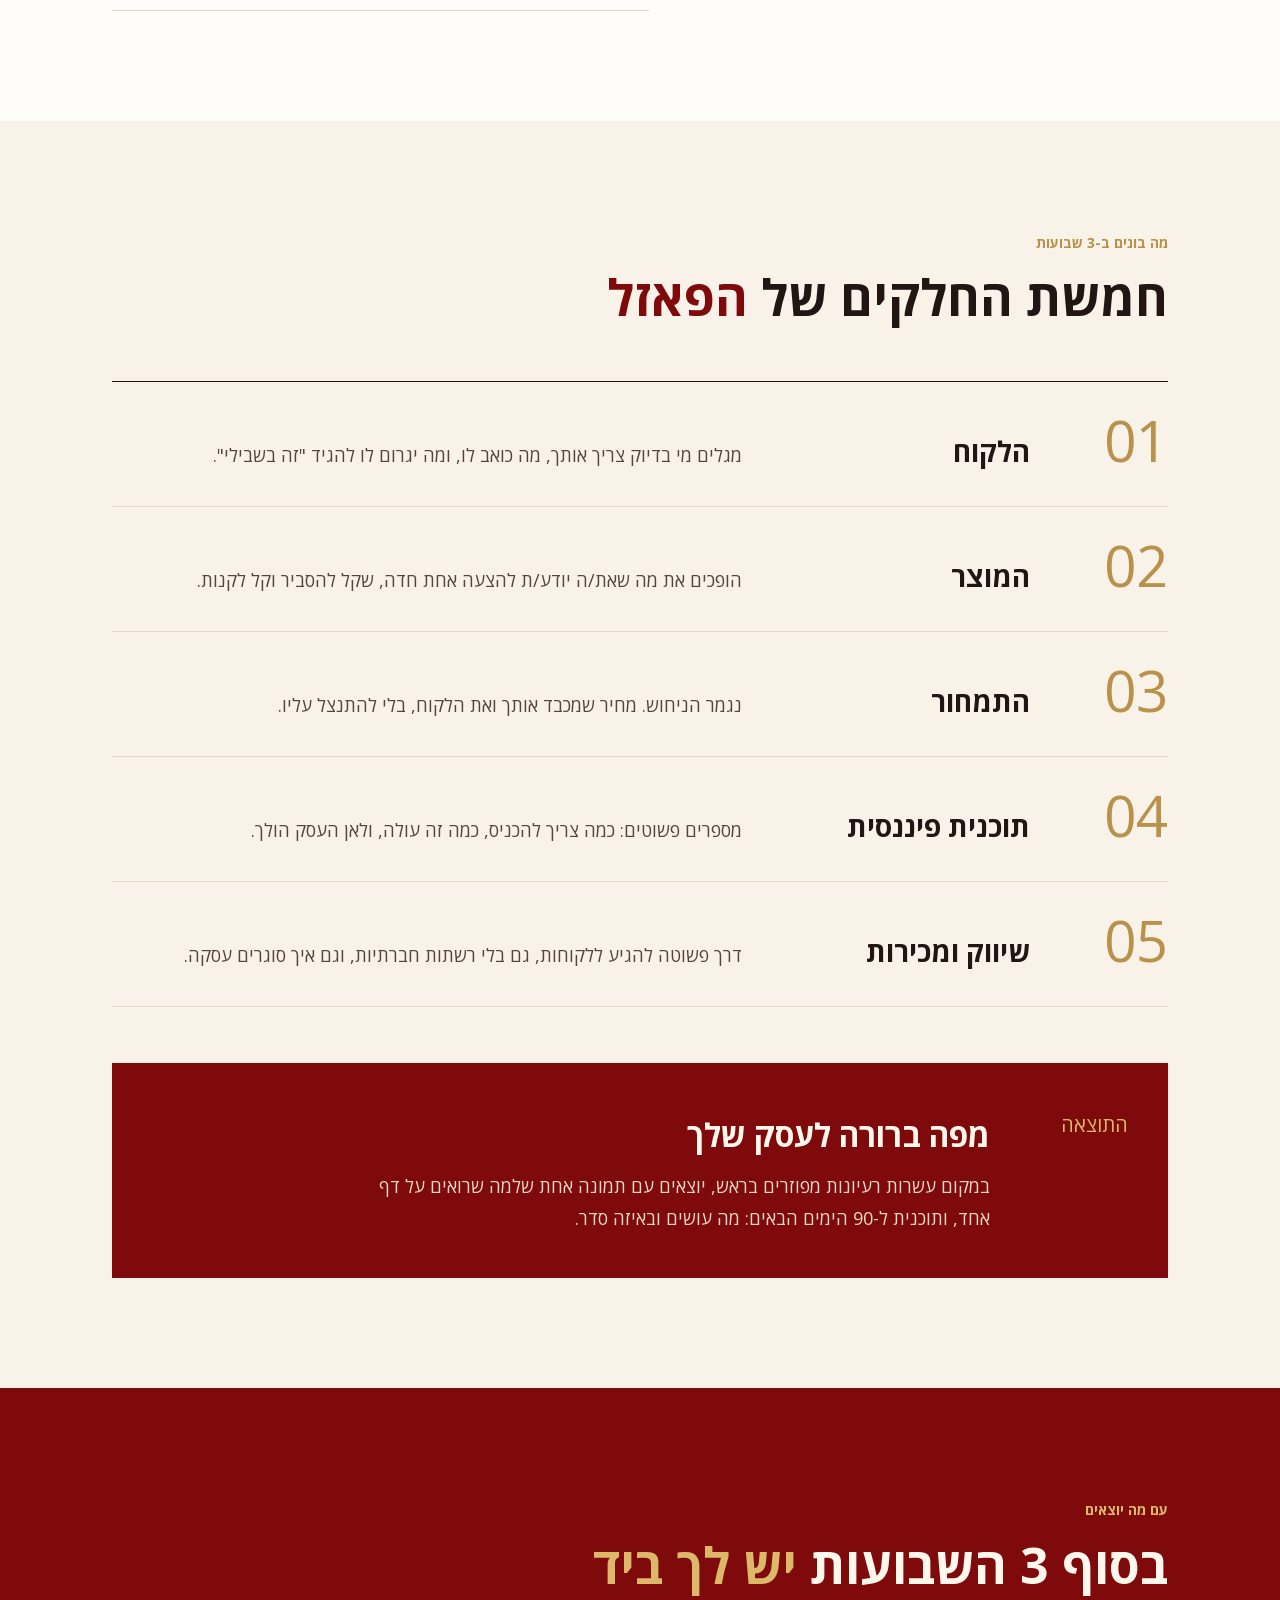
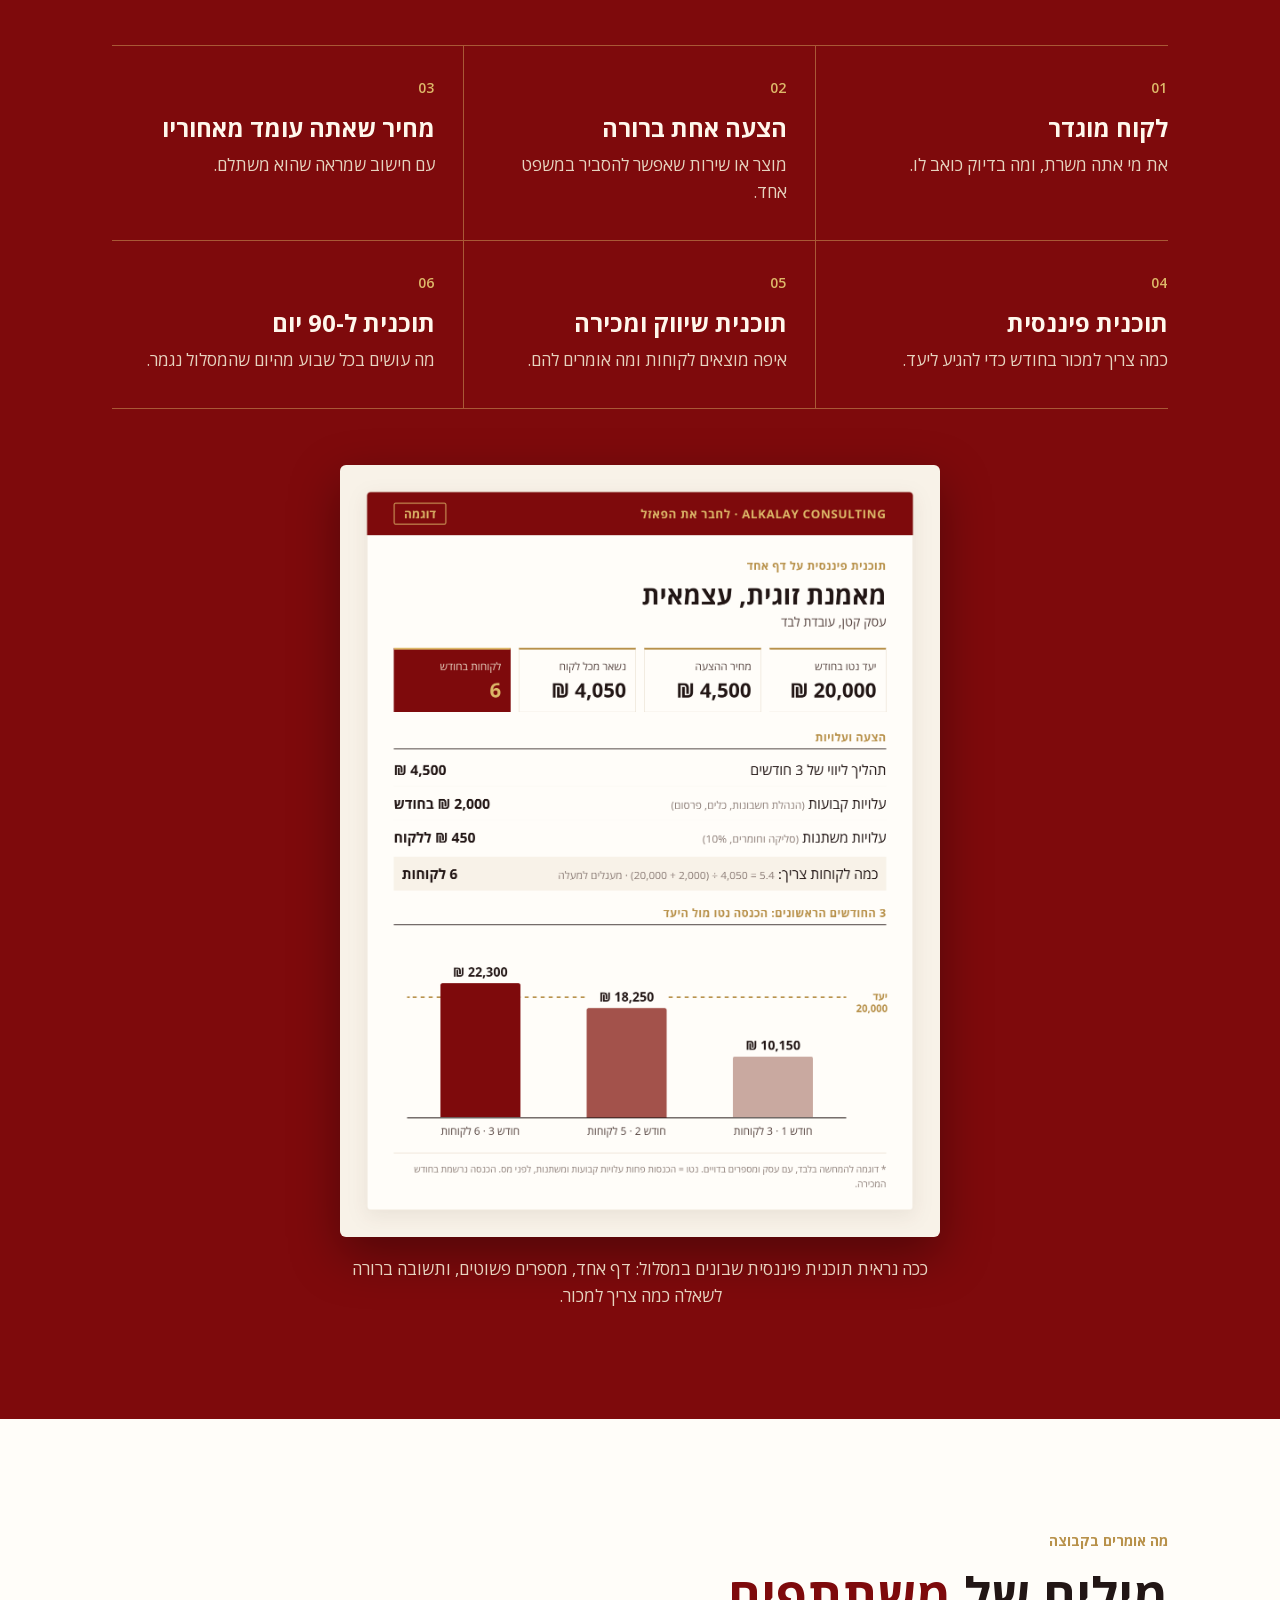
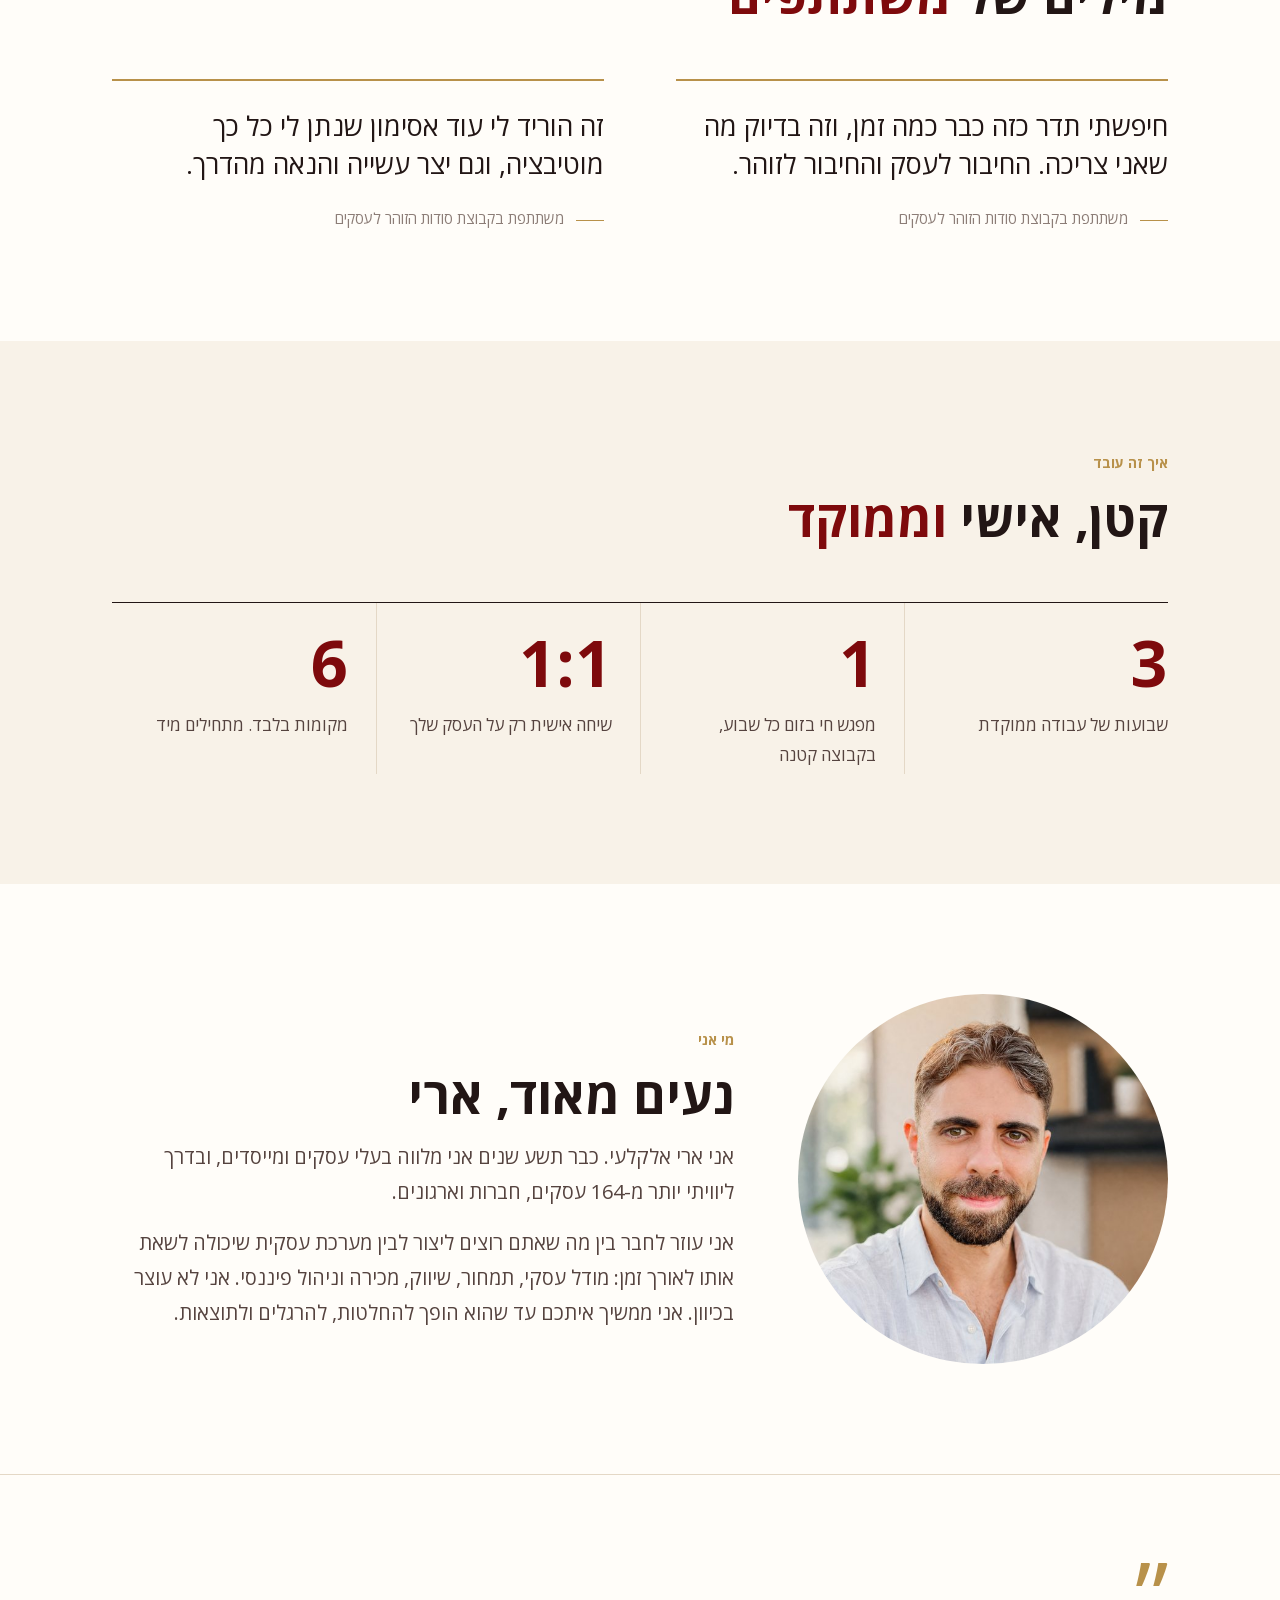
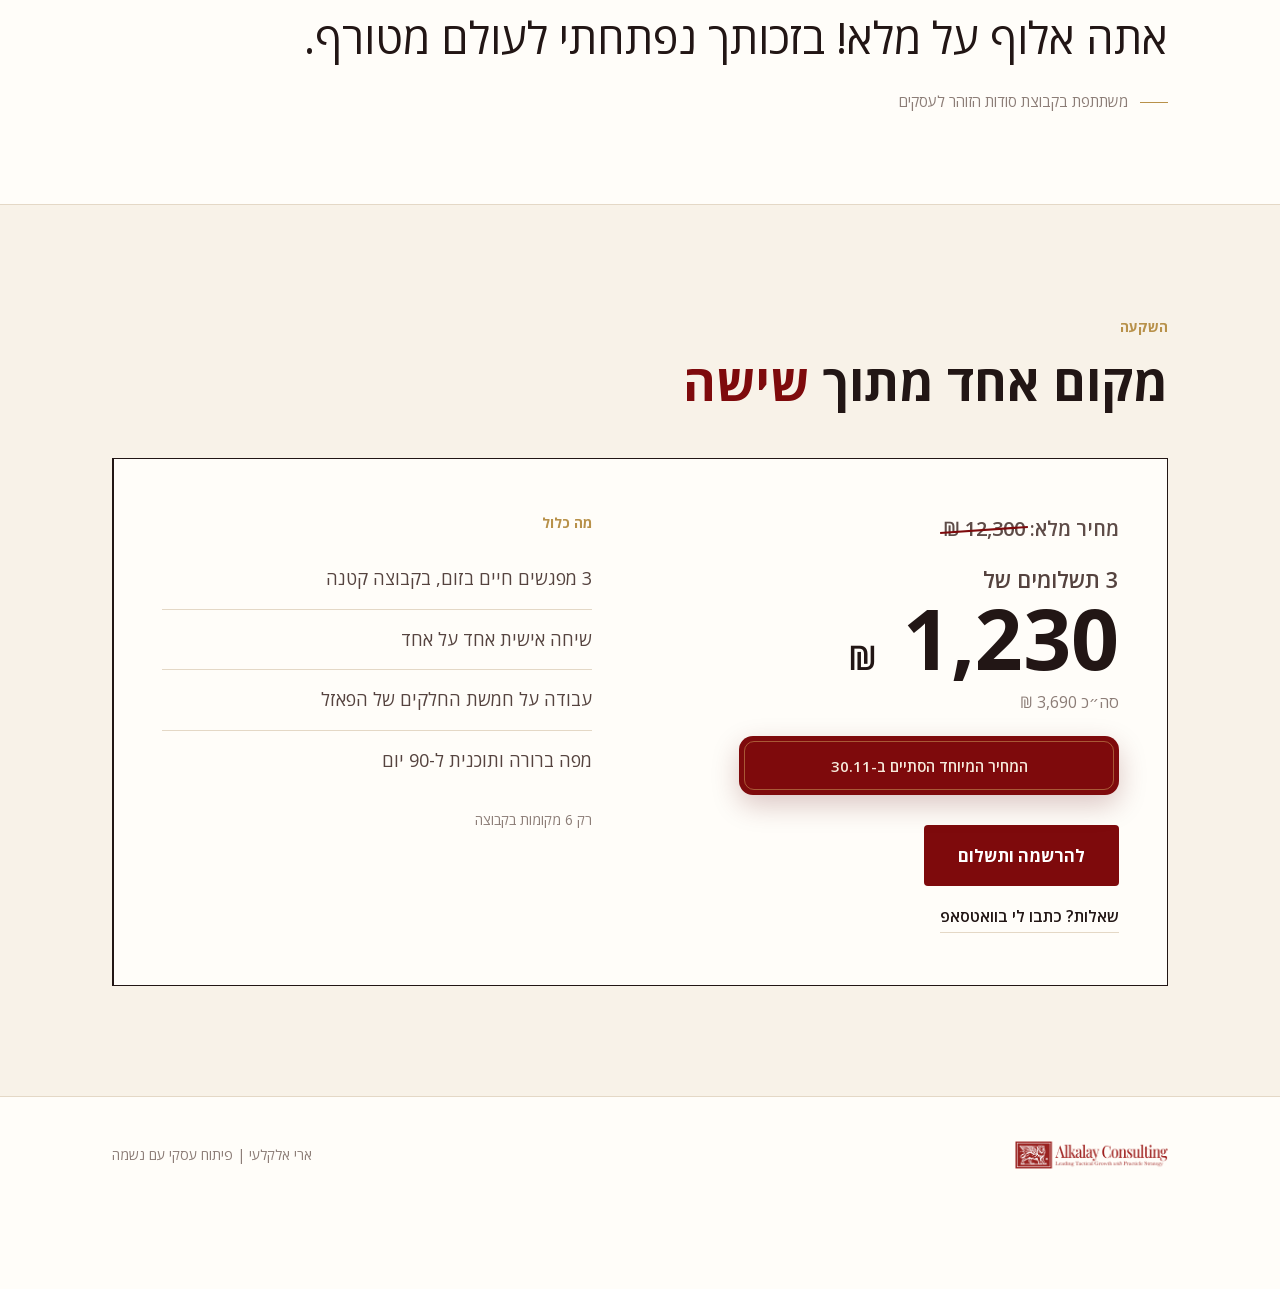
==== commit 6c625e4d: "countdown redesign + hero countdown" ====
--- a/index.html
+++ b/index.html
@@ -172,12 +172,21 @@
   .sticky.on{transform:none}
   .sticky .btn{display:block;text-align:center}
 }
-.cd{margin:18px 0 6px;padding:14px 16px;border:1px solid var(--gold);border-radius:12px;background:#FFFBF4;max-width:360px}
-.cd-t{font-size:15px;font-weight:600;color:var(--red);margin:0 0 10px}
-.cd-n{display:flex;gap:10px;direction:rtl}
-.cd-n span{flex:1;text-align:center;font-size:12px;color:#6b5a4a}
-.cd-n b{display:block;font-size:24px;font-weight:700;color:var(--red);line-height:1.2;font-variant-numeric:tabular-nums}
-.cd.ended .cd-n{display:none}
+.cd{margin:20px 0 8px;padding:20px 24px 18px;border-radius:14px;background:var(--red);color:#F6EADB;max-width:380px;text-align:center;box-shadow:0 10px 28px rgba(90,5,7,.22);position:relative}
+.cd:before{content:"";position:absolute;inset:5px;border:1px solid rgba(221,184,105,.45);border-radius:10px;pointer-events:none}
+.cd-t{font-size:15px;font-weight:600;color:#F6EADB;margin:0 0 2px;line-height:1.4}
+.cd-date{display:block;font-family:var(--serif);font-size:24px;font-weight:700;color:var(--gold-l);line-height:1.3;margin:0 0 12px;letter-spacing:.5px}
+.cd-n{display:flex;justify-content:center;align-items:flex-start;gap:6px;direction:rtl}
+.cd-n span{flex:1 1 0;min-width:0;max-width:66px;display:flex;flex-direction:column;align-items:center;font-size:12px;color:rgba(246,234,219,.85);line-height:1.3}
+.cd-n b{display:block;width:100%;padding:8px 0 6px;margin-bottom:6px;background:#FFFBF4;border-radius:8px;border-bottom:3px solid var(--gold);font-size:28px;font-weight:700;color:var(--red);line-height:1.1;font-variant-numeric:tabular-nums;font-feature-settings:"tnum"}
+.cd-n i{font-style:normal;flex:0 0 auto;font-size:22px;font-weight:700;color:var(--gold-l);line-height:46px}
+.cd.ended .cd-n,.cd.ended .cd-date{display:none}
+.cd.ended .cd-t{margin:0}
+.hcd{margin:16px 0 0;font-size:14px;color:rgba(246,234,219,.78);display:flex;align-items:baseline;gap:8px;flex-wrap:wrap}
+.hcd b{font-weight:600;color:var(--gold-l);font-variant-numeric:tabular-nums;font-feature-settings:"tnum";letter-spacing:.3px}
+.hcd b bdi{direction:ltr;unicode-bidi:isolate}
+.hcd.ended b{display:none}
+@media (max-width:400px){.cd{max-width:none;padding:18px 20px 16px}.cd-n b{font-size:24px}}
 .sec.gets-sec{background:var(--red);color:#F6EADB}
 .gets-sec .label{color:var(--gold-l)}
 .gets-sec h2{color:#FFF7EC}.gets-sec h2 em{color:var(--gold-l)}
@@ -213,6 +222,7 @@
       <div class="hero-actions">
         <a class="btn btn-light" href="#price">אני רוצה להצטרף</a>
       </div>
+      <p class="hcd" id="hcd"><span class="hcd-l">ההרשמה נסגרת:</span><b><span id="hcd-d"></span><bdi id="hcd-v"></bdi></b></p>
     </div>
     <figure class="portrait">
       <div class="frame"><img src="assets/ari.jpg" alt="ארי אלקלעי"></div>
@@ -331,8 +341,9 @@
         <p class="now"><span class="pre">3 תשלומים של</span>1,230 <small>₪</small></p>
         <p class="total">סה״כ 3,690 ₪</p>
         <div class="cd" id="cd">
-          <p class="cd-t">המחיר הזה בתוקף עד סוף החודש, 30.11</p>
-          <div class="cd-n"><span><b id="cd-d">0</b>ימים</span><span><b id="cd-h">00</b>שעות</span><span><b id="cd-m">00</b>דקות</span><span><b id="cd-s">00</b>שניות</span></div>
+          <p class="cd-t">המחיר המיוחד שמור עד:</p>
+          <span class="cd-date">30.11</span>
+          <div class="cd-n"><span><b id="cd-d">00</b>ימים</span><i>:</i><span><b id="cd-h">00</b>שעות</span><i>:</i><span><b id="cd-m">00</b>דקות</span><i>:</i><span><b id="cd-s">00</b>שניות</span></div>
         </div>
         <div class="actions">
           <a class="btn btn-red" href="https://secure.cardcom.solutions/EA/EA5/tuMHTVX2Rke5K5cgdjAg6A/PaymentSP">להרשמה ותשלום</a>
@@ -371,7 +382,12 @@
 (function(){var end=Date.parse('2026-11-30T23:59:00+02:00'),el=document.getElementById('cd');if(!el)return;
 function p(n){return n<10?'0'+n:''+n}
 function t(){var r=end-Date.now();if(r<=0){el.classList.add('ended');el.querySelector('.cd-t').textContent='המחיר המיוחד הסתיים ב-30.11';return clearInterval(i)}
-var x=Math.floor(r/1000);document.getElementById('cd-d').textContent=Math.floor(x/86400);document.getElementById('cd-h').textContent=p(Math.floor(x%86400/3600));document.getElementById('cd-m').textContent=p(Math.floor(x%3600/60));document.getElementById('cd-s').textContent=p(x%60)}
+var x=Math.floor(r/1000);document.getElementById('cd-d').textContent=p(Math.floor(x/86400));document.getElementById('cd-h').textContent=p(Math.floor(x%86400/3600));document.getElementById('cd-m').textContent=p(Math.floor(x%3600/60));document.getElementById('cd-s').textContent=p(x%60)}
+var i=setInterval(t,1000);t()})();
+(function(){var end=Date.parse('2026-11-30T23:59:00+02:00'),el=document.getElementById('hcd');if(!el)return;
+function p(n){return n<10?'0'+n:''+n}
+function t(){var r=end-Date.now();if(r<=0){el.classList.add('ended');el.querySelector('.hcd-l').textContent='ההרשמה נסגרה';return clearInterval(i)}
+var x=Math.floor(r/1000),d=Math.floor(x/86400);document.getElementById('hcd-d').textContent=d?d+(d==1?' יום':' ימים')+' · ':'';document.getElementById('hcd-v').textContent=p(Math.floor(x%86400/3600))+':'+p(Math.floor(x%3600/60))+':'+p(x%60)}
 var i=setInterval(t,1000);t()})();
 </script>
 </body>
